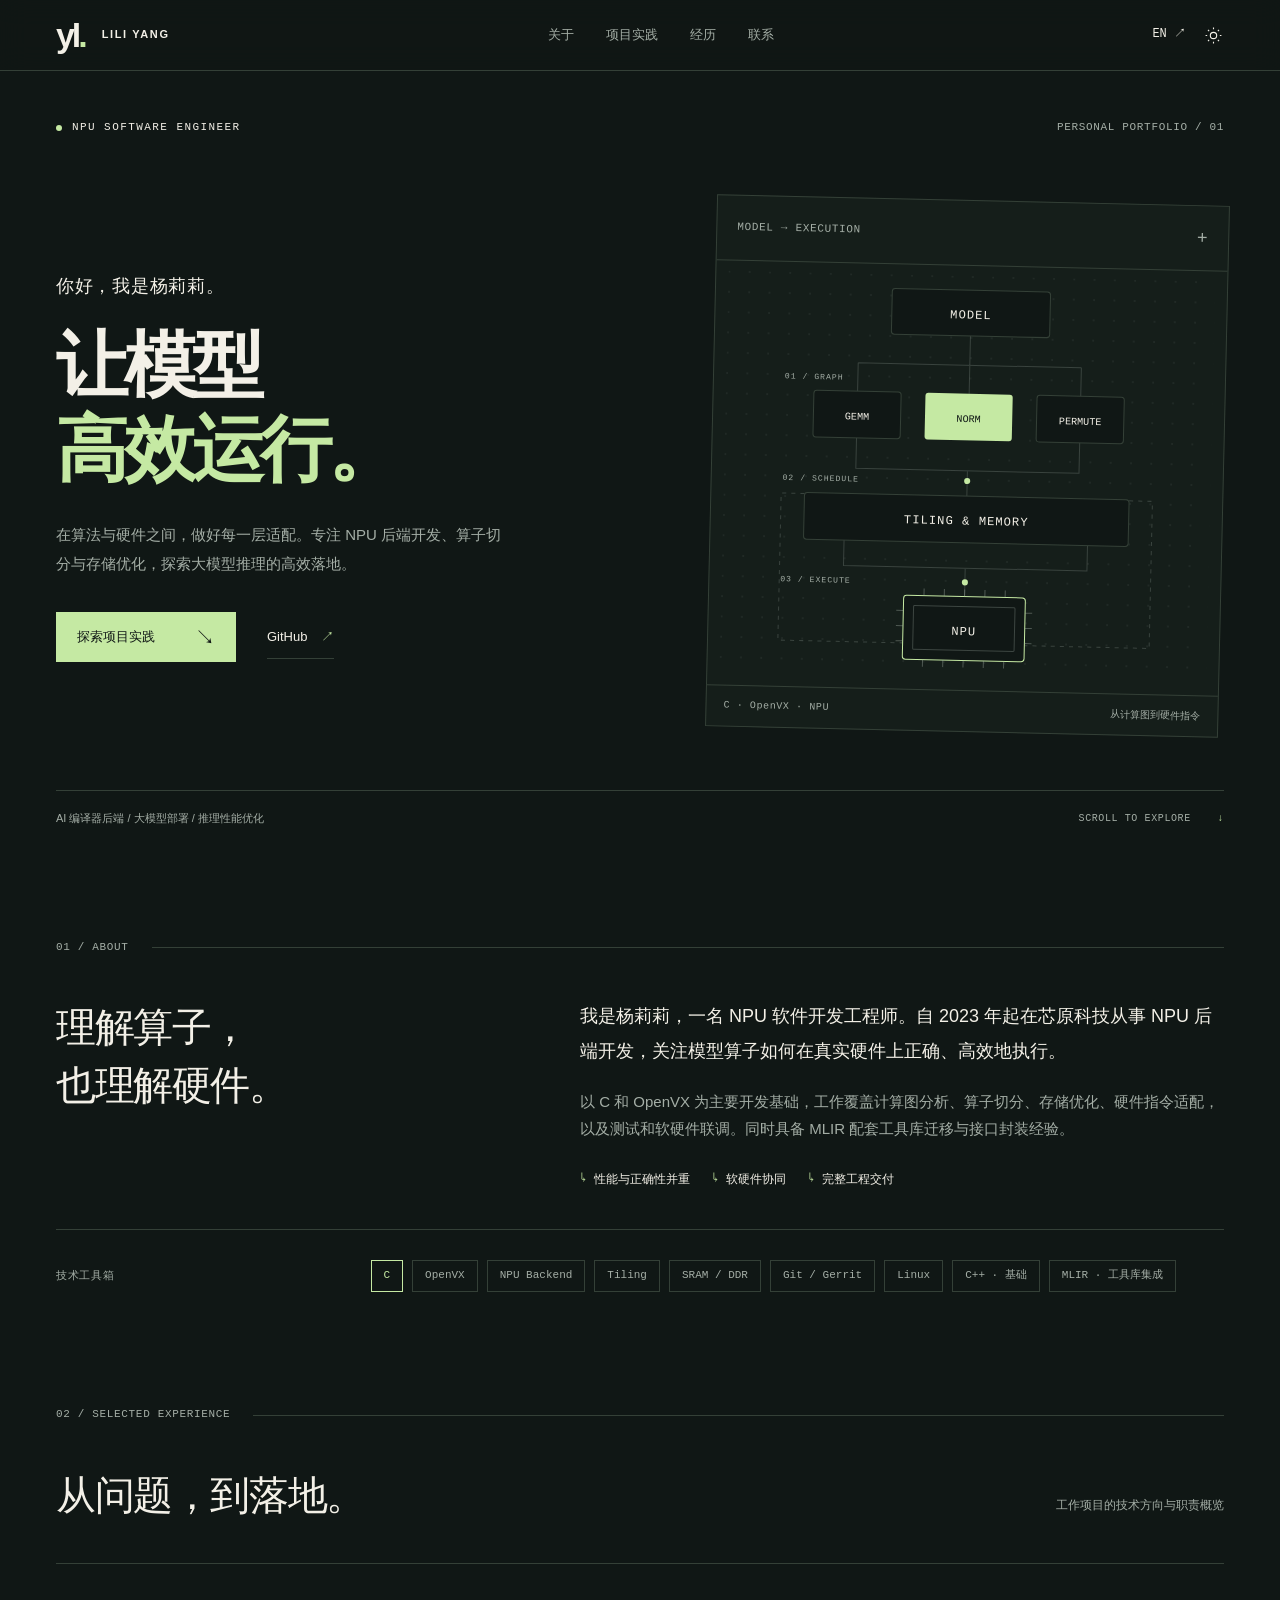
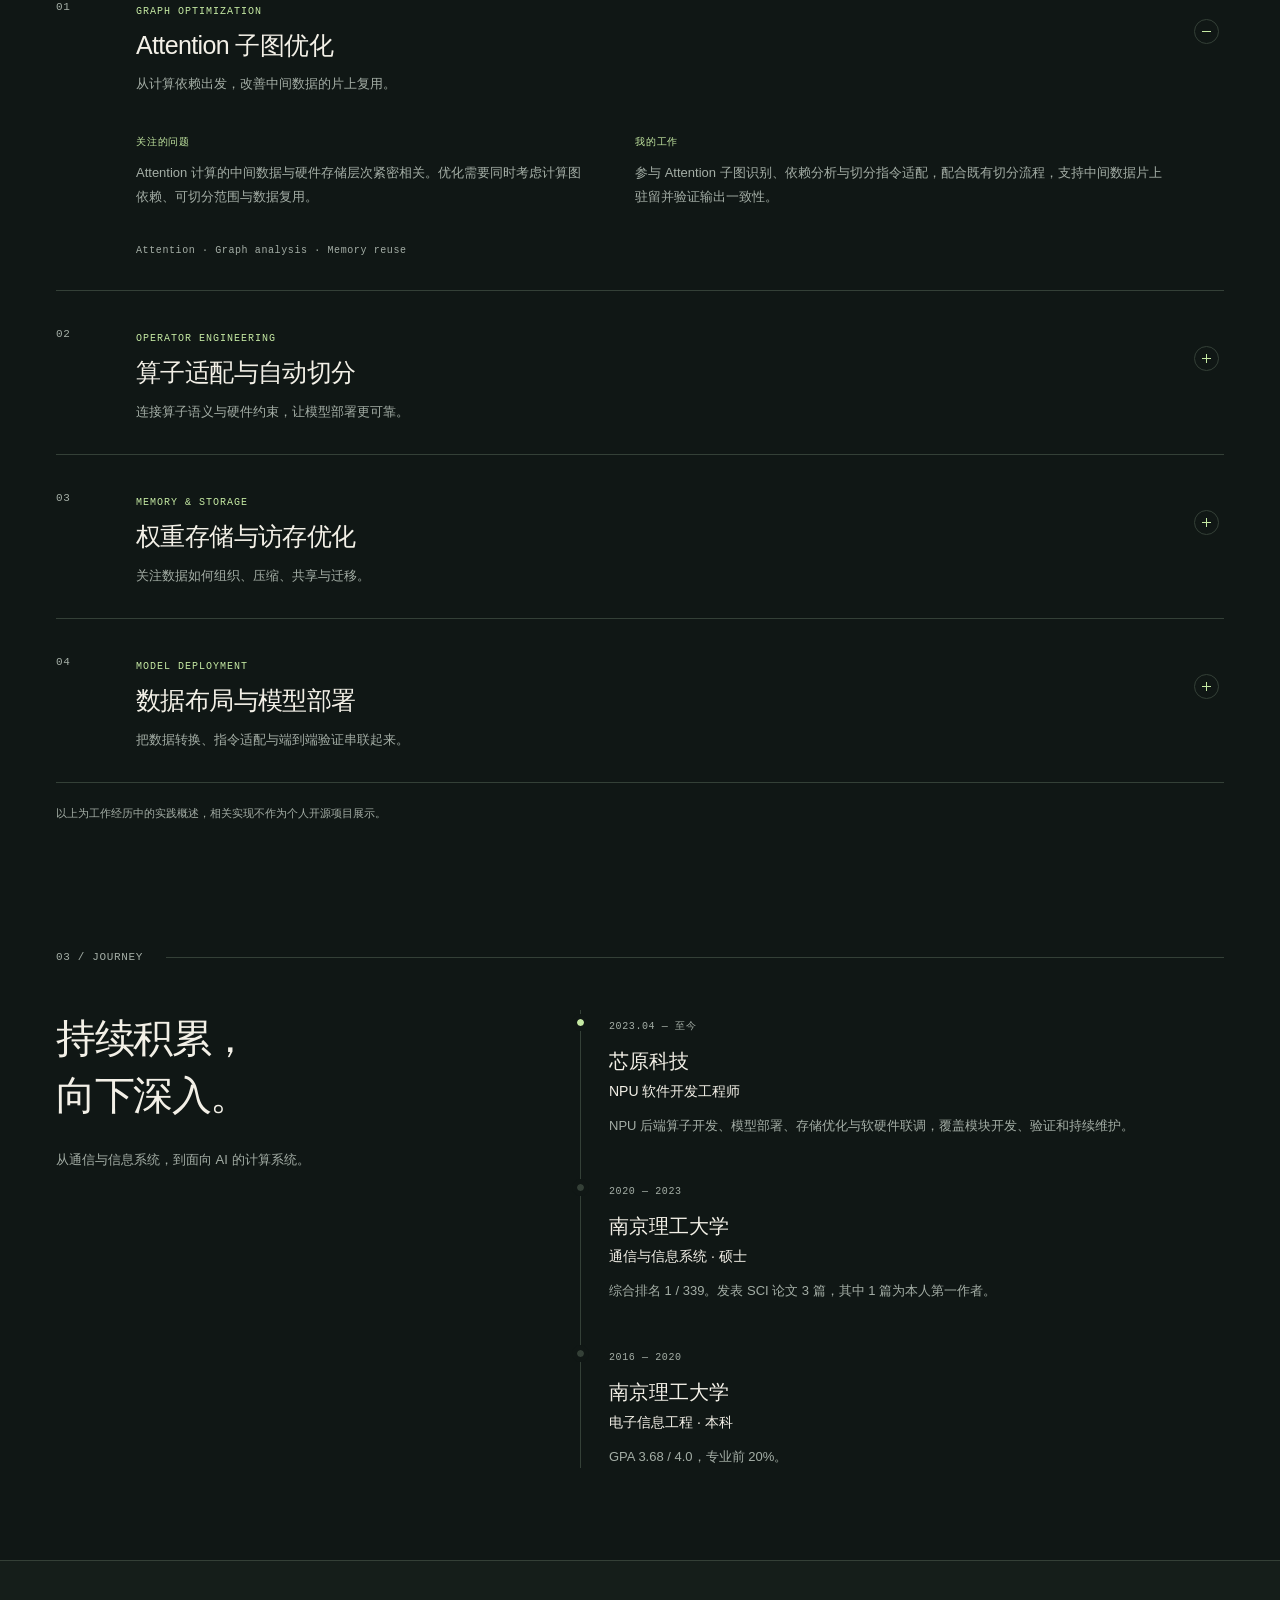
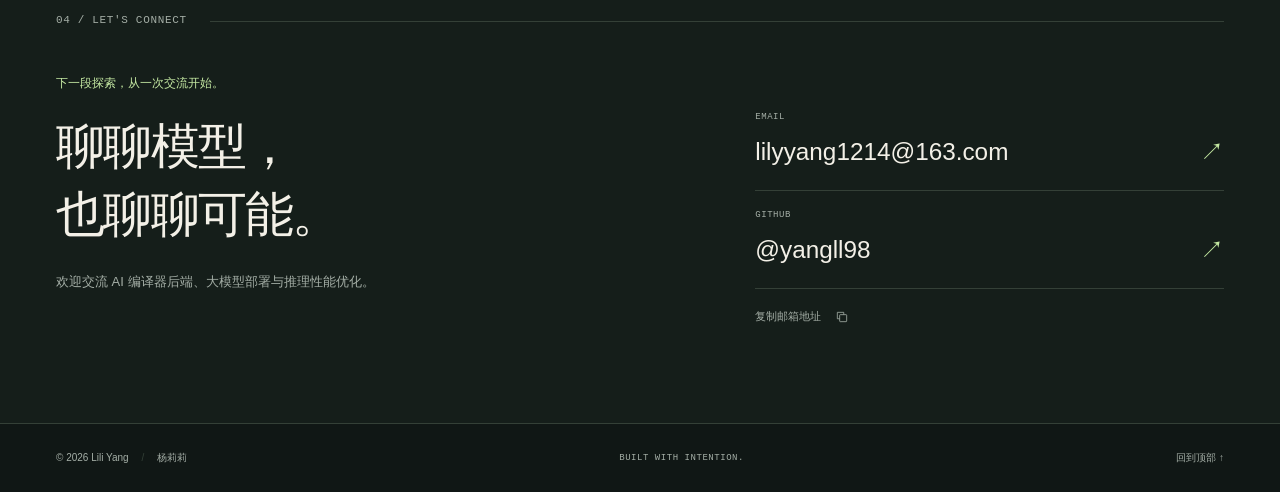
==== index.html @ 895de45e "Build bilingual NPU engineering portfolio" ====
<!doctype html>
<html lang="zh-CN" data-theme="dark">
<head>
  <meta charset="utf-8">
  <meta name="viewport" content="width=device-width, initial-scale=1">
  <meta name="theme-color" content="#101715">
  <title>杨莉莉 · Lili Yang | NPU 软件开发工程师</title>
  <meta name="description" content="杨莉莉的个人主页。专注 NPU 软件开发、AI 编译器后端、算子适配、存储优化与大模型部署。">
  <meta property="og:title" content="杨莉莉 · Lili Yang">
  <meta property="og:description" content="From models to hardware. NPU software engineering & AI compiler backend.">
  <meta property="og:type" content="website">
  <meta property="og:url" content="https://yangll98.github.io/">
  <meta property="og:image" content="https://yangll98.github.io/assets/social.png">
  <link rel="canonical" href="https://yangll98.github.io/">
  <link rel="icon" type="image/svg+xml" href="assets/favicon.svg">
  <link rel="stylesheet" href="style.css">
  <script src="script.js" defer></script>
</head>
<body>
  <a class="skip-link" href="#main" data-zh="跳至正文" data-en="Skip to content">跳至正文</a>
  <header class="site-header">
    <a class="wordmark" href="#" aria-label="杨莉莉 Lili Yang"><span class="monogram" aria-hidden="true">yl<span>.</span></span><span>LILI YANG</span></a>
    <nav aria-label="主导航" data-label-zh="主导航" data-label-en="Main navigation">
      <a href="#about" data-zh="关于" data-en="About">关于</a>
      <a href="#work" data-zh="项目实践" data-en="Work">项目实践</a>
      <a href="#journey" data-zh="经历" data-en="Journey">经历</a>
      <a href="#contact" data-zh="联系" data-en="Contact">联系</a>
    </nav>
    <div class="header-actions">
      <button id="language-toggle" class="utility" type="button" aria-label="Switch to English">EN <span aria-hidden="true">↗</span></button>
      <button id="theme-toggle" class="utility theme-toggle" type="button" aria-label="切换至浅色模式" aria-pressed="false"><svg viewBox="0 0 24 24" aria-hidden="true"><circle cx="12" cy="12" r="4"/><path d="M12 2v2m0 16v2M2 12h2m16 0h2M5 5l1.5 1.5m11 11L19 19M5 19l1.5-1.5m11-11L19 5"/></svg></button>
    </div>
  </header>

  <main id="main">
    <section class="hero wrap" aria-labelledby="hero-title">
      <div class="hero-top"><span class="eyebrow"><i aria-hidden="true"></i> NPU SOFTWARE ENGINEER</span><span class="folio mono">PERSONAL PORTFOLIO / 01</span></div>
      <div class="hero-grid">
        <div class="hero-copy">
          <p class="hello" data-zh="你好，我是杨莉莉。" data-en="Hello, I'm Lili Yang.">你好，我是杨莉莉。</p>
          <h1 id="hero-title"><span data-zh="让模型" data-en="From models">让模型</span><br><span class="accent" data-zh="高效运行。" data-en="to hardware.">高效运行。</span></h1>
          <p class="hero-description" data-zh="在算法与硬件之间，做好每一层适配。专注 NPU 后端开发、算子切分与存储优化，探索大模型推理的高效落地。" data-en="Engineering the path between algorithms and silicon. I work on NPU backend development, operator tiling and memory optimization for efficient model inference.">在算法与硬件之间，做好每一层适配。专注 NPU 后端开发、算子切分与存储优化，探索大模型推理的高效落地。</p>
          <div class="hero-links"><a class="button primary" href="#work"><span data-zh="探索项目实践" data-en="Explore my work">探索项目实践</span><span aria-hidden="true">↘</span></a><a class="text-link" href="https://github.com/yangll98" target="_blank" rel="noopener noreferrer">GitHub <span aria-hidden="true">↗</span></a></div>
        </div>
        <div class="architecture" aria-label="模型到硬件的工作路径示意" data-label-zh="模型到硬件的工作路径示意" data-label-en="Illustration of the path from model to hardware">
          <div class="diagram-heading mono"><span>MODEL → EXECUTION</span><span class="tiny-cross" aria-hidden="true">+</span></div>
          <div class="diagram-canvas" aria-hidden="true">
            <svg class="architecture-svg" viewBox="0 0 480 390" fill="none">
              <defs><pattern id="dots" width="20" height="20" patternUnits="userSpaceOnUse"><circle cx="1" cy="1" r=".7" fill="currentColor" opacity=".19"/></pattern></defs>
              <rect width="480" height="390" fill="url(#dots)"/>
              <g stroke="currentColor" stroke-opacity=".25"><path d="M240 58v30M130 88h220M130 88v28m110-28v28m110-28v28M130 162v30h220v-30m-110 30v25M120 263v25h240v-25m-120 25v28"/><path d="M80 218h-23v145h123m220-145h23v145H300" stroke-dasharray="4 5"/></g>
              <rect class="node-bg" x="162" y="14" width="156" height="45" rx="3"/><text x="240" y="42" class="diagram-label">MODEL</text>
              <rect class="node-bg" x="87" y="116" width="86" height="46" rx="3"/><rect class="node-accent" x="197" y="116" width="86" height="46" rx="3"/><rect class="node-bg" x="307" y="116" width="86" height="46" rx="3"/>
              <text x="130" y="144" class="diagram-label small">GEMM</text><text x="240" y="144" class="diagram-label small on-accent">NORM</text><text x="350" y="144" class="diagram-label small">PERMUTE</text>
              <rect class="node-bg" x="80" y="217" width="320" height="46" rx="3"/><text x="240" y="245" class="diagram-label">TILING &amp; MEMORY</text>
              <rect class="chip" x="180" y="316" width="120" height="63" rx="3"/><rect x="190" y="326" width="100" height="43" rx="1" stroke="currentColor" stroke-opacity=".3"/><text x="240" y="354" class="diagram-label">NPU</text>
              <g stroke="currentColor" stroke-opacity=".4"><path d="M200 309v7m20-7v7m20-7v7m20-7v7m20-7v7M200 379v7m20-7v7m20-7v7m20-7v7m20-7v7M173 331h7m-7 15h7m-7 15h7m120-30h7m-7 15h7m-7 15h7"/></g>
              <circle class="signal" cx="240" cy="202" r="3"/><circle class="signal" cx="240" cy="302" r="3"/>
              <text x="58" y="105" class="side-label">01 / GRAPH</text><text x="58" y="205" class="side-label">02 / SCHEDULE</text><text x="58" y="305" class="side-label">03 / EXECUTE</text>
            </svg>
          </div>
          <div class="diagram-footer"><span class="mono">C · OpenVX · NPU</span><span data-zh="从计算图到硬件指令" data-en="From graphs to instructions">从计算图到硬件指令</span></div>
        </div>
      </div>
      <div class="hero-bottom"><span data-zh="AI 编译器后端 / 大模型部署 / 推理性能优化" data-en="AI compiler backend / Model deployment / Inference optimization">AI 编译器后端 / 大模型部署 / 推理性能优化</span><a href="#about" class="mono">SCROLL TO EXPLORE <span aria-hidden="true">↓</span></a></div>
    </section>

    <section id="about" class="about section wrap" aria-labelledby="about-title">
      <div class="section-label"><span class="mono">01 / ABOUT</span><span class="fine-line"></span></div>
      <div class="about-layout">
        <h2 id="about-title" data-zh="理解算子，\n也理解硬件。" data-en="Understand the operator.\nRespect the hardware.">理解算子，<br>也理解硬件。</h2>
        <div class="about-content"><p class="lead" data-zh="我是杨莉莉，一名 NPU 软件开发工程师。自 2023 年起在芯原科技从事 NPU 后端开发，关注模型算子如何在真实硬件上正确、高效地执行。" data-en="I'm Lili Yang, an NPU software engineer at VeriSilicon since 2023. My work focuses on making model operators execute correctly and efficiently on real hardware.">我是杨莉莉，一名 NPU 软件开发工程师。自 2023 年起在芯原科技从事 NPU 后端开发，关注模型算子如何在真实硬件上正确、高效地执行。</p>
        <p data-zh="以 C 和 OpenVX 为主要开发基础，工作覆盖计算图分析、算子切分、存储优化、硬件指令适配，以及测试和软硬件联调。同时具备 MLIR 配套工具库迁移与接口封装经验。" data-en="I primarily develop in C with OpenVX. My experience spans graph analysis, operator tiling, memory optimization, instruction adaptation, testing and hardware–software integration, as well as migrating a supporting compression library into an MLIR-based project.">以 C 和 OpenVX 为主要开发基础，工作覆盖计算图分析、算子切分、存储优化、硬件指令适配，以及测试和软硬件联调。同时具备 MLIR 配套工具库迁移与接口封装经验。</p>
        <div class="principles"><span><i aria-hidden="true">↳</i><span data-zh="性能与正确性并重" data-en="Performance with correctness">性能与正确性并重</span></span><span><i aria-hidden="true">↳</i><span data-zh="软硬件协同" data-en="Hardware–software co-design">软硬件协同</span></span><span><i aria-hidden="true">↳</i><span data-zh="完整工程交付" data-en="End-to-end delivery">完整工程交付</span></span></div></div>
      </div>
      <div class="expertise"><div class="expertise-title mono" data-zh="技术工具箱" data-en="TOOLBOX">技术工具箱</div><div class="expertise-group"><span class="tag prominent">C</span><span class="tag">OpenVX</span><span class="tag">NPU Backend</span><span class="tag">Tiling</span><span class="tag">SRAM / DDR</span><span class="tag">Git / Gerrit</span><span class="tag">Linux</span><span class="tag" data-zh="C++ · 基础" data-en="C++ · Fundamentals">C++ · 基础</span><span class="tag" data-zh="MLIR · 工具库集成" data-en="MLIR · Library integration">MLIR · 工具库集成</span></div></div>
    </section>

    <section id="work" class="work section wrap" aria-labelledby="work-title">
      <div class="section-label"><span class="mono">02 / SELECTED EXPERIENCE</span><span class="fine-line"></span></div>
      <div class="section-heading"><h2 id="work-title" data-zh="从问题，到落地。" data-en="From problem to practice.">从问题，到落地。</h2><p data-zh="工作项目的技术方向与职责概览" data-en="Technical focus and responsibilities in professional projects">工作项目的技术方向与职责概览</p></div>
      <div class="project-list">
        <details class="project" open><summary><span class="project-number mono">01</span><div class="project-heading"><span class="project-category mono">GRAPH OPTIMIZATION</span><h3 data-zh="Attention 子图优化" data-en="Attention subgraph optimization">Attention 子图优化</h3><p data-zh="从计算依赖出发，改善中间数据的片上复用。" data-en="Improving on-chip reuse through computation dependency analysis.">从计算依赖出发，改善中间数据的片上复用。</p></div><span class="expand-icon" aria-hidden="true"></span></summary><div class="project-detail"><div><span class="detail-label" data-zh="关注的问题" data-en="THE CHALLENGE">关注的问题</span><p data-zh="Attention 计算的中间数据与硬件存储层次紧密相关。优化需要同时考虑计算图依赖、可切分范围与数据复用。" data-en="Attention intermediates interact closely with the memory hierarchy. Optimization calls for a joint view of graph dependencies, tiling scope and data reuse.">Attention 计算的中间数据与硬件存储层次紧密相关。优化需要同时考虑计算图依赖、可切分范围与数据复用。</p></div><div><span class="detail-label" data-zh="我的工作" data-en="MY CONTRIBUTION">我的工作</span><p data-zh="参与 Attention 子图识别、依赖分析与切分指令适配，配合既有切分流程，支持中间数据片上驻留并验证输出一致性。" data-en="Worked on Attention subgraph recognition, dependency analysis and tiling instruction adaptation, supporting on-chip intermediates within the existing tiling workflow and validating output consistency.">参与 Attention 子图识别、依赖分析与切分指令适配，配合既有切分流程，支持中间数据片上驻留并验证输出一致性。</p></div><div class="project-tags mono">Attention · Graph analysis · Memory reuse</div></div></details>
        <details class="project"><summary><span class="project-number mono">02</span><div class="project-heading"><span class="project-category mono">OPERATOR ENGINEERING</span><h3 data-zh="算子适配与自动切分" data-en="Operator adaptation & tiling">算子适配与自动切分</h3><p data-zh="连接算子语义与硬件约束，让模型部署更可靠。" data-en="Connecting operator semantics with hardware constraints for reliable deployment.">连接算子语义与硬件约束，让模型部署更可靠。</p></div><span class="expand-icon" aria-hidden="true"></span></summary><div class="project-detail"><div><span class="detail-label" data-zh="关注的问题" data-en="THE CHALLENGE">关注的问题</span><p data-zh="模型中的归一化、激活与图像处理算子，需要在硬件尺寸及存储约束下保持计算语义。" data-en="Normalization and image-processing operators must preserve their semantics under hardware dimension and memory constraints.">模型中的归一化、激活与图像处理算子，需要在硬件尺寸及存储约束下保持计算语义。</p></div><div><span class="detail-label" data-zh="我的工作" data-en="MY CONTRIBUTION">我的工作</span><p data-zh="独立承担固定功能模块的软件开发、测试与硬件联调，完成多类算子在既有切分与 tiling 流程中的适配，覆盖 RMSNorm、LayerNorm、Softmax、Pooling 和 Resize。" data-en="Independently developed, tested and integrated software for a fixed-function module, adapting RMSNorm, LayerNorm, Softmax, Pooling and Resize to the existing tiling workflow.">独立承担固定功能模块的软件开发、测试与硬件联调，完成多类算子在既有切分与 tiling 流程中的适配，覆盖 RMSNorm、LayerNorm、Softmax、Pooling 和 Resize。</p></div><div class="project-tags mono">OpenVX · Operator semantics · Tiling · Validation</div></div></details>
        <details class="project"><summary><span class="project-number mono">03</span><div class="project-heading"><span class="project-category mono">MEMORY & STORAGE</span><h3 data-zh="权重存储与访存优化" data-en="Weight storage & memory optimization">权重存储与访存优化</h3><p data-zh="关注数据如何组织、压缩、共享与迁移。" data-en="Engineering how data is organized, compressed, shared and migrated.">关注数据如何组织、压缩、共享与迁移。</p></div><span class="expand-icon" aria-hidden="true"></span></summary><div class="project-detail"><div><span class="detail-label" data-zh="关注的问题" data-en="THE CHALLENGE">关注的问题</span><p data-zh="权重、偏置及量化参数的组织方式影响存储占用与数据传输，也需要与硬件数据格式保持一致。" data-en="The organization of weights, biases and quantization parameters affects storage and data movement, while requiring consistency with hardware formats.">权重、偏置及量化参数的组织方式影响存储占用与数据传输，也需要与硬件数据格式保持一致。</p></div><div><span class="detail-label" data-zh="我的工作" data-en="MY CONTRIBUTION">我的工作</span><p data-zh="负责权重与偏置的数据重排、压缩、稀疏编码及共享适配；将压缩工具库迁移至 MLIR 项目并封装接口，验证迁移前后输出一致性。" data-en="Worked on weight and bias reordering, compression, sparse encoding and sharing. Migrated the compression library into an MLIR-based project, wrapped its interfaces and verified consistent outputs across paths.">负责权重与偏置的数据重排、压缩、稀疏编码及共享适配；将压缩工具库迁移至 MLIR 项目并封装接口，验证迁移前后输出一致性。</p></div><div class="project-tags mono">Compression · Quantization · Data layout · Library integration</div></div></details>
        <details class="project"><summary><span class="project-number mono">04</span><div class="project-heading"><span class="project-category mono">MODEL DEPLOYMENT</span><h3 data-zh="数据布局与模型部署" data-en="Data layout & model deployment">数据布局与模型部署</h3><p data-zh="把数据转换、指令适配与端到端验证串联起来。" data-en="Bringing data transformations, instruction adaptation and validation together.">把数据转换、指令适配与端到端验证串联起来。</p></div><span class="expand-icon" aria-hidden="true"></span></summary><div class="project-detail"><div><span class="detail-label" data-zh="关注的问题" data-en="THE CHALLENGE">关注的问题</span><p data-zh="实际模型部署既包含计算密集型算子，也依赖数据布局转换、切片及相应的硬件适配。" data-en="Real model deployment depends on data layout transformations and slicing as well as compute-heavy operators and their hardware adaptation.">实际模型部署既包含计算密集型算子，也依赖数据布局转换、切片及相应的硬件适配。</p></div><div><span class="detail-label" data-zh="我的工作" data-en="MY CONTRIBUTION">我的工作</span><p data-zh="负责数据交换算子的切分方向分析和硬件指令生成，参与 KV Cache 布局转换算子适配，以及大模型与图像生成模型的 NPU 部署支持。" data-en="Worked on tiling direction analysis and hardware instruction generation for data-exchange operators, KV Cache layout transformation support, and NPU deployment support for language and image-generation models.">负责数据交换算子的切分方向分析和硬件指令生成，参与 KV Cache 布局转换算子适配，以及大模型与图像生成模型的 NPU 部署支持。</p></div><div class="project-tags mono">KV Cache · Permute · Strided Slice · Deployment</div></div></details>
      </div>
      <p class="work-note" data-zh="以上为工作经历中的实践概述，相关实现不作为个人开源项目展示。" data-en="These summaries describe professional experience; the implementations are not presented as personal open-source projects.">以上为工作经历中的实践概述，相关实现不作为个人开源项目展示。</p>
    </section>

    <section id="journey" class="journey section wrap" aria-labelledby="journey-title">
      <div class="section-label"><span class="mono">03 / JOURNEY</span><span class="fine-line"></span></div>
      <div class="journey-grid"><div><h2 id="journey-title" data-zh="持续积累，\n向下深入。" data-en="Keep learning.\nGo deeper.">持续积累，<br>向下深入。</h2><p class="journey-intro" data-zh="从通信与信息系统，到面向 AI 的计算系统。" data-en="From communication systems to computing systems for AI.">从通信与信息系统，到面向 AI 的计算系统。</p></div>
      <div class="timeline"><article class="timeline-item current"><span class="timeline-date mono" data-zh="2023.04 — 至今" data-en="APR 2023 — PRESENT">2023.04 — 至今</span><h3 data-zh="芯原科技" data-en="VeriSilicon">芯原科技</h3><p class="timeline-role" data-zh="NPU 软件开发工程师" data-en="NPU Software Engineer">NPU 软件开发工程师</p><p data-zh="NPU 后端算子开发、模型部署、存储优化与软硬件联调，覆盖模块开发、验证和持续维护。" data-en="NPU backend operator development, model deployment, memory optimization and hardware–software integration, from module development to validation and maintenance.">NPU 后端算子开发、模型部署、存储优化与软硬件联调，覆盖模块开发、验证和持续维护。</p></article>
      <article class="timeline-item"><span class="timeline-date mono">2020 — 2023</span><h3 data-zh="南京理工大学" data-en="Nanjing University of Science and Technology">南京理工大学</h3><p class="timeline-role" data-zh="通信与信息系统 · 硕士" data-en="Master’s · Communication and Information Systems">通信与信息系统 · 硕士</p><p data-zh="综合排名 1 / 339。发表 SCI 论文 3 篇，其中 1 篇为本人第一作者。" data-en="Ranked 1 of 339. Three SCI publications, including one as first author.">综合排名 1 / 339。发表 SCI 论文 3 篇，其中 1 篇为本人第一作者。</p></article>
      <article class="timeline-item"><span class="timeline-date mono">2016 — 2020</span><h3 data-zh="南京理工大学" data-en="Nanjing University of Science and Technology">南京理工大学</h3><p class="timeline-role" data-zh="电子信息工程 · 本科" data-en="Bachelor’s · Electronic Information Engineering">电子信息工程 · 本科</p><p data-zh="GPA 3.68 / 4.0，专业前 20%。" data-en="GPA 3.68 / 4.0; top 20%.">GPA 3.68 / 4.0，专业前 20%。</p></article></div></div>
    </section>

    <section id="contact" class="contact section" aria-labelledby="contact-title"><div class="wrap"><div class="section-label"><span class="mono">04 / LET'S CONNECT</span><span class="fine-line"></span></div><div class="contact-grid"><div><p class="contact-kicker" data-zh="下一段探索，从一次交流开始。" data-en="The next exploration starts with a conversation.">下一段探索，从一次交流开始。</p><h2 id="contact-title" data-zh="聊聊模型，\n也聊聊可能。" data-en="Let's talk models.\nAnd possibilities.">聊聊模型，<br>也聊聊可能。</h2><p data-zh="欢迎交流 AI 编译器后端、大模型部署与推理性能优化。" data-en="Happy to connect about AI compiler backends, model deployment and inference optimization.">欢迎交流 AI 编译器后端、大模型部署与推理性能优化。</p></div><div class="contact-links"><a class="email-link" href="mailto:lilyyang1214@163.com"><span class="mono">EMAIL</span><span>lilyyang1214@163.com <i aria-hidden="true">↗</i></span></a><a href="https://github.com/yangll98" target="_blank" rel="noopener noreferrer"><span class="mono">GITHUB</span><span>@yangll98 <i aria-hidden="true">↗</i></span></a><button id="copy-email" type="button"><span data-zh="复制邮箱地址" data-en="Copy email address">复制邮箱地址</span><svg viewBox="0 0 24 24" aria-hidden="true"><rect x="8" y="8" width="12" height="12" rx="1"/><path d="M15 8V4H4v11h4"/></svg></button><span id="copy-status" class="copy-status" role="status" aria-live="polite"></span></div></div></div></section>
  </main>
  <footer class="site-footer wrap"><span>© <span id="year">2026</span> Lili Yang <span class="footer-slash">/</span> 杨莉莉</span><span class="mono">BUILT WITH INTENTION.</span><a href="#" data-zh="回到顶部 ↑" data-en="Back to top ↑">回到顶部 ↑</a></footer>
</body>
</html>
---- style.css ----
@charset "UTF-8";
:root{color-scheme:dark;--bg:#101715;--panel:#151e1a;--text:#f3f0e7;--muted:#a4aea6;--accent:#c5e9a3;--line:#344037;--header:rgba(16,23,21,.94);--sans:-apple-system,BlinkMacSystemFont,"Segoe UI","PingFang SC","Hiragino Sans GB","Microsoft YaHei",sans-serif;--mono:"SFMono-Regular",Consolas,"Liberation Mono",monospace}
:root[data-theme=light]{color-scheme:light;--bg:#f3f0e7;--panel:#eae9df;--text:#1b2920;--muted:#59665b;--accent:#3e642e;--line:#c5cbbd;--header:rgba(243,240,231,.96)}
*{box-sizing:border-box}html{scroll-behavior:smooth;scroll-padding-top:100px}body{margin:0;background:var(--bg);color:var(--text);font-family:var(--sans);font-size:15px;line-height:1.8;-webkit-font-smoothing:antialiased}a{color:inherit;text-decoration:none}button{font:inherit;color:inherit;cursor:pointer}button,a,summary{-webkit-tap-highlight-color:transparent}button{background:none}button:focus-visible,a:focus-visible,summary:focus-visible{outline:2px solid var(--accent);outline-offset:6px}::selection{color:var(--bg);background:var(--accent)}svg{display:block}.wrap{max-width:1280px;width:calc(100% - 112px);margin-inline:auto}.mono{font-family:var(--mono);font-size:11px;letter-spacing:.06em}.accent{color:var(--accent)}.site-header{position:sticky;top:0;z-index:10;display:flex;align-items:center;justify-content:space-between;padding:18px 56px;border-bottom:1px solid var(--line);background:var(--header);backdrop-filter:blur(14px)}.wordmark{display:flex;gap:17px;align-items:center;font-size:11px;letter-spacing:.15em;font-weight:600}.monogram{font-size:34px;font-weight:700;letter-spacing:-.09em;line-height:1}.monogram span{color:var(--accent)}nav{display:flex;gap:32px;font-size:13px;color:var(--muted)}nav a:hover,.text-link:hover{color:var(--accent)}.header-actions{display:flex;align-items:center;gap:18px}.utility{padding:5px 0;border:0;font-family:var(--mono);font-size:12px}.utility span{margin-left:5px;color:var(--muted)}.theme-toggle{width:20px}.utility svg{width:19px;height:19px;fill:none;stroke:currentColor;stroke-width:1.4}.skip-link{position:fixed;left:20px;top:-100px;padding:8px 15px;background:var(--accent);color:var(--bg);z-index:30}.skip-link:focus{top:10px}.hero{padding-top:47px}.hero-top{display:flex;justify-content:space-between;align-items:center}.eyebrow{display:flex;align-items:center;gap:10px;letter-spacing:.13em;font-family:var(--mono);font-size:11px}.eyebrow i{width:6px;height:6px;background:var(--accent);border-radius:50%}.folio{color:var(--muted)}.hero-grid{display:grid;grid-template-columns:1.15fr 1fr;gap:65px;align-items:center;padding:62px 0 58px}.hello{margin:0 0 22px;font-size:18px;letter-spacing:.04em}h1{font-size:clamp(52px,5.6vw,82px);line-height:1.17;font-weight:600;letter-spacing:-.055em;margin:0 0 28px}html[lang=en] h1{font-size:clamp(48px,5.3vw,77px)}.hero-description{max-width:450px;margin:0;color:var(--muted);font-size:15px;line-height:1.95}.hero-links{display:flex;align-items:center;gap:31px;margin-top:34px}.button{display:inline-flex;gap:40px;align-items:center;font-size:13px;font-weight:500;padding:12px 20px}.primary{background:var(--accent);color:var(--bg);border:1px solid var(--accent);transition:transform .2s}.primary:hover{transform:translateY(-3px)}.button span:last-child{font-size:20px;line-height:1}.text-link{font-size:13px;border-bottom:1px solid var(--line);padding:10px 0}.text-link span{margin-left:10px;color:var(--accent)}.architecture{border:1px solid var(--line);background:var(--panel);position:relative;transform:rotate(1.3deg)}.diagram-heading{display:flex;justify-content:space-between;align-items:center;padding:16px 20px;border-bottom:1px solid var(--line);color:var(--muted)}.tiny-cross{font-size:18px}.diagram-canvas{padding:10px 12px 18px}.architecture-svg{width:100%;color:var(--muted)}.node-bg{fill:var(--bg);stroke:var(--line)}.node-accent{fill:var(--accent)}.chip{fill:var(--bg);stroke:var(--accent)}.diagram-label{font-family:var(--mono);fill:var(--text);font-size:12px;letter-spacing:1px;text-anchor:middle}.diagram-label.small{font-size:10px;letter-spacing:0}.diagram-label.on-accent{fill:var(--bg)}.side-label{font-family:var(--mono);fill:var(--muted);font-size:8px;letter-spacing:1px}.signal{fill:var(--accent)}.diagram-footer{border-top:1px solid var(--line);padding:11px 17px;display:flex;justify-content:space-between;gap:10px;font-size:10px;color:var(--muted)}.diagram-footer .mono{font-size:10px}.hero-bottom{display:flex;align-items:center;justify-content:space-between;border-top:1px solid var(--line);padding:18px 0;color:var(--muted);font-size:11px}.hero-bottom a{font-size:10px}.hero-bottom a span{margin-left:20px;color:var(--accent)}.section{padding-top:91px;padding-bottom:22px}.section-label{display:flex;align-items:center;gap:23px;color:var(--muted);margin-bottom:42px}.section-label .mono{white-space:nowrap}.fine-line{height:1px;background:var(--line);width:100%}h2{font-size:clamp(29px,3.1vw,44px);letter-spacing:-.035em;line-height:1.45;font-weight:500;margin:0;white-space:pre-line}h3{font-weight:500}.about-layout{display:grid;grid-template-columns:.9fr 1.4fr;gap:110px}.about-content p{color:var(--muted);margin:0 0 20px}.about-content .lead{color:var(--text);font-size:18px;line-height:1.9}.principles{display:flex;flex-wrap:wrap;gap:22px;font-size:12px;margin-top:27px}.principles>span{display:flex;gap:8px}.principles i{font-style:normal;color:var(--accent)}.expertise{display:grid;grid-template-columns:1fr 3fr;gap:30px;padding-top:30px;margin-top:39px;border-top:1px solid var(--line)}.expertise-title{color:var(--muted);padding-top:7px}.expertise-group{display:flex;flex-wrap:wrap;gap:9px}.tag{border:1px solid var(--line);color:var(--muted);font-family:var(--mono);font-size:11px;padding:5px 12px}.tag.prominent{color:var(--accent);border-color:var(--accent)}.section-heading{display:flex;justify-content:space-between;gap:30px;align-items:end;margin-bottom:38px}.section-heading p{margin:0 0 8px;color:var(--muted);font-size:12px}.project{border-top:1px solid var(--line)}.project:last-child{border-bottom:1px solid var(--line)}summary{list-style:none;display:grid;grid-template-columns:60px 1fr 30px;gap:20px;align-items:start;padding:31px 0;cursor:pointer}summary::-webkit-details-marker{display:none}.project-number{padding-top:3px;color:var(--muted)}.project-category{font-size:10px;color:var(--accent);letter-spacing:.1em}.project-heading h3{font-size:25px;line-height:1.5;margin:5px 0 8px;letter-spacing:-.025em}.project-heading p{font-size:13px;color:var(--muted);margin:0}.expand-icon{width:25px;height:25px;position:relative;margin-top:24px;border:1px solid var(--line);border-radius:50%}.expand-icon:before,.expand-icon:after{content:"";background:var(--accent);position:absolute;left:7px;top:11px;width:9px;height:1px}.expand-icon:after{transform:rotate(90deg);transition:transform .15s}.project[open] .expand-icon:after{transform:rotate(0)}summary:hover .project-heading h3{color:var(--accent)}.project-detail{margin:0 50px 30px 80px;display:grid;grid-template-columns:1fr 1.2fr;column-gap:50px;row-gap:17px}.detail-label{font-size:10px;font-family:var(--mono);letter-spacing:.08em;color:var(--accent)}.project-detail p{margin:8px 0;color:var(--muted);font-size:13px}.project-tags{grid-column:1/-1;color:var(--muted);font-size:10px;padding-top:9px}.work-note{font-size:11px;color:var(--muted);margin-top:21px}.journey{padding-bottom:92px}.journey-grid{display:grid;grid-template-columns:.9fr 1.4fr;gap:110px}.journey-intro{color:var(--muted);font-size:13px;margin-top:23px;max-width:260px}.timeline{padding-left:28px;border-left:1px solid var(--line)}.timeline-item{position:relative;padding-bottom:38px}.timeline-item:last-child{padding-bottom:0}.timeline-item:before{content:"";position:absolute;width:7px;height:7px;background:var(--line);border-radius:50%;left:-32px;top:9px;outline:5px solid var(--bg)}.timeline-item.current:before{background:var(--accent)}.timeline-date{color:var(--muted);font-size:10px}.timeline h3{font-size:20px;line-height:1.6;margin:8px 0 2px}.timeline p{font-size:13px;color:var(--muted);margin:10px 0 0}.timeline .timeline-role{color:var(--text);font-size:14px;margin-top:0}.contact{background:var(--panel);border-top:1px solid var(--line);border-bottom:1px solid var(--line);padding-bottom:74px;padding-top:50px}.contact-grid{display:grid;grid-template-columns:1.3fr 1fr;gap:90px}.contact-kicker{font-size:12px;color:var(--accent);margin:0 0 17px}.contact h2{font-size:clamp(32px,3.8vw,53px);line-height:1.4}.contact h2+p{color:var(--muted);font-size:13px;margin:22px 0 0;max-width:400px}.contact-links{padding-top:20px}.contact-links>a{display:flex;flex-direction:column;border-bottom:1px solid var(--line);padding:16px 0}.contact-links .mono{font-size:9px;color:var(--muted);margin-bottom:5px}.contact-links>a>span:last-child{font-size:clamp(17px,1.9vw,25px);display:flex;justify-content:space-between;gap:20px}.contact-links a i{color:var(--accent);font-style:normal}.contact-links a:hover{color:var(--accent)}#copy-email{display:flex;align-items:center;gap:14px;border:0;padding:18px 0 0;font-size:11px;color:var(--muted)}#copy-email:hover{color:var(--text)}#copy-email svg{width:14px;height:14px;fill:none;stroke:currentColor;stroke-width:1.4}.copy-status{display:block;font-size:11px;min-height:22px;color:var(--accent);padding-top:6px}.site-footer{display:flex;justify-content:space-between;align-items:center;gap:20px;padding-block:25px;font-size:10px;color:var(--muted)}.site-footer .mono{font-size:9px}.footer-slash{margin:0 10px;color:var(--line)}
@media(min-width:1500px){.site-header{padding-inline:calc((100% - 1280px)/2)}.hero-grid{padding-block:80px}.hero-description{font-size:16px}}
@media(max-width:1050px){.wrap{width:calc(100% - 64px)}.site-header{padding-inline:32px}.hero-grid{gap:34px;padding-block:50px}.hero-description{font-size:14px}.architecture{transform:none}.diagram-footer{flex-direction:column;gap:0}.about-layout,.journey-grid{gap:60px}.project-detail{gap:25px}.contact-grid{gap:50px}.section-heading p{max-width:200px}.expertise{grid-template-columns:.8fr 2fr}}
@media(max-width:760px){.wrap{width:calc(100% - 40px)}.site-header{padding:14px 20px}.wordmark{gap:12px;font-size:10px}.monogram{font-size:29px}.header-actions{gap:17px}nav{display:none}.hero{padding-top:31px}.folio{font-size:8px}.eyebrow{font-size:9px;letter-spacing:.06em}.hero-grid{grid-template-columns:1fr;gap:45px;padding-block:42px}.hello{font-size:16px;margin-bottom:20px}h1,html[lang=en] h1{font-size:clamp(46px,10.9vw,72px);line-height:1.2;margin-bottom:24px}.hero-description{max-width:480px;font-size:14px}.hero-links{margin-top:28px}.architecture{max-width:480px;width:100%;justify-self:center}.diagram-canvas{padding:10px 15px 15px}.diagram-footer{flex-direction:row}.hero-bottom{gap:15px;align-items:start;font-size:9px}.hero-bottom>span{max-width:235px}.hero-bottom a{font-size:0}.hero-bottom a span{font-size:18px}.section{padding-top:66px}.section-label{margin-bottom:30px}.section-label .mono{font-size:9px}.about-layout,.journey-grid{grid-template-columns:1fr;gap:27px}h2{font-size:32px}.about-content .lead{font-size:16px}.about-content p{font-size:14px}.principles{gap:12px 19px;font-size:11px}.expertise{grid-template-columns:1fr;gap:16px;margin-top:27px;padding-top:24px}.tag{padding:4px 10px;font-size:10px}.section-heading{flex-direction:column;align-items:start;gap:8px;margin-bottom:25px}.section-heading p{max-width:none;font-size:11px}summary{grid-template-columns:25px 1fr 24px;gap:12px;padding-block:25px}.project-heading h3{font-size:21px}.project-heading p{font-size:12px}.project-category{font-size:8px}.project-detail{grid-template-columns:1fr;gap:13px;margin:0 0 26px 37px}.project-detail p{font-size:12px}.project-tags{font-size:9px;overflow-wrap:anywhere}.project-number{font-size:9px}.expand-icon{width:23px;height:23px}.expand-icon:before,.expand-icon:after{left:6px;top:10px}.work-note{font-size:10px}.journey{padding-bottom:65px}.journey-intro{max-width:none;margin:15px 0 10px}.timeline{margin-left:4px}.timeline h3{font-size:18px}.contact{padding-top:40px;padding-bottom:40px}.contact-grid{grid-template-columns:1fr;gap:25px}.contact h2{font-size:38px}.contact-links{padding-top:0}.contact-links>a>span:last-child{font-size:22px}.site-footer{flex-wrap:wrap;padding-block:20px;gap:10px}.site-footer>.mono{display:none}.site-footer{font-size:9px}html[lang=en] .contact h2{font-size:34px}}
@media(prefers-reduced-motion:reduce){html{scroll-behavior:auto}*,*:before,*:after{transition:none!important;animation:none!important}}
@media print{.site-header,.hero-links,.hero-bottom,.architecture,#copy-email,.copy-status,.site-footer>a{display:none}:root{--bg:#fff;--text:#18251c;--muted:#49584e;--line:#ccd2cc;--accent:#385c26;--panel:#f8f8f4}.wrap{width:100%;max-width:none}.hero{padding-top:0}.hero-grid{display:block;padding:20px 0}h1{font-size:44px}h2{font-size:27px}.section{padding-top:30px}.section-label{margin-bottom:20px}.about-layout,.journey-grid{gap:35px}.project{break-inside:avoid}.project-detail{display:block}.project:not([open]) .project-detail{display:none}.contact{padding:25px 0}.contact-grid{gap:25px}.contact h2{font-size:28px}a[href^="mailto"]{text-decoration:none}body{font-size:11px}}
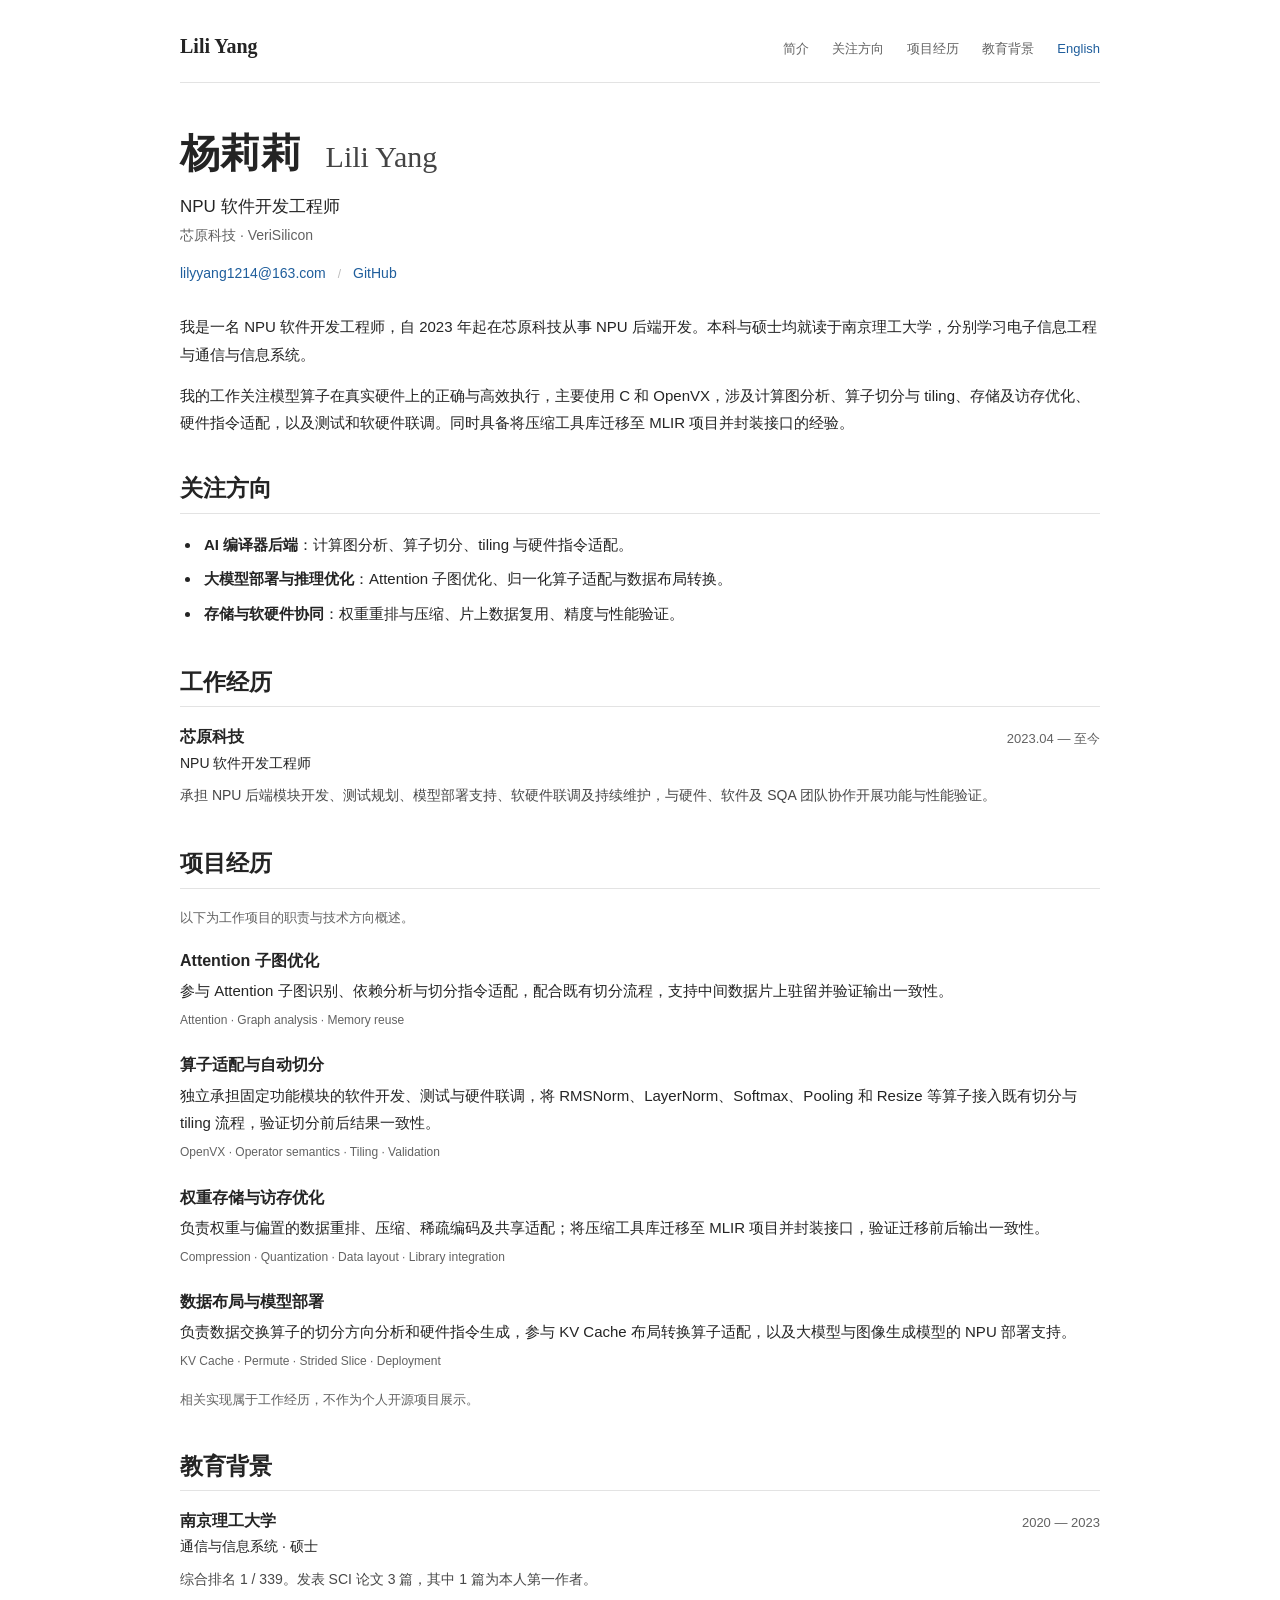
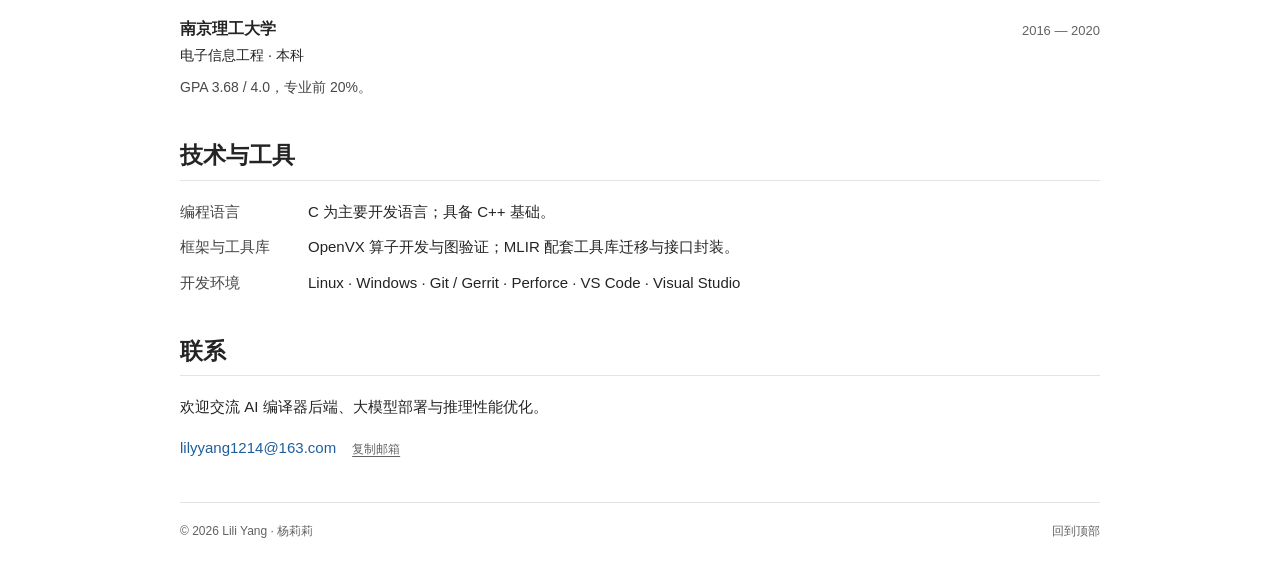
==== commit 2e86ca3a: "Restyle portfolio as a clean white academic homepage" ====
--- a/index.html
+++ b/index.html
@@ -1,13 +1,14 @@
 <!doctype html>
-<html lang="zh-CN" data-theme="dark">
+<html lang="zh-CN">
 <head>
   <meta charset="utf-8">
   <meta name="viewport" content="width=device-width, initial-scale=1">
-  <meta name="theme-color" content="#101715">
+  <meta name="theme-color" content="#ffffff">
+  <meta name="color-scheme" content="light">
   <title>杨莉莉 · Lili Yang | NPU 软件开发工程师</title>
   <meta name="description" content="杨莉莉的个人主页。专注 NPU 软件开发、AI 编译器后端、算子适配、存储优化与大模型部署。">
   <meta property="og:title" content="杨莉莉 · Lili Yang">
-  <meta property="og:description" content="From models to hardware. NPU software engineering & AI compiler backend.">
+  <meta property="og:description" content="NPU software engineering · AI compiler backend · Model deployment">
   <meta property="og:type" content="website">
   <meta property="og:url" content="https://yangll98.github.io/">
   <meta property="og:image" content="https://yangll98.github.io/assets/social.png">
@@ -18,86 +19,109 @@
 </head>
 <body>
   <a class="skip-link" href="#main" data-zh="跳至正文" data-en="Skip to content">跳至正文</a>
-  <header class="site-header">
-    <a class="wordmark" href="#" aria-label="杨莉莉 Lili Yang"><span class="monogram" aria-hidden="true">yl<span>.</span></span><span>LILI YANG</span></a>
+  <header class="site-header wrap">
+    <a class="site-name" href="#main">Lili Yang</a>
     <nav aria-label="主导航" data-label-zh="主导航" data-label-en="Main navigation">
-      <a href="#about" data-zh="关于" data-en="About">关于</a>
-      <a href="#work" data-zh="项目实践" data-en="Work">项目实践</a>
-      <a href="#journey" data-zh="经历" data-en="Journey">经历</a>
-      <a href="#contact" data-zh="联系" data-en="Contact">联系</a>
+      <a href="#about" data-zh="简介" data-en="About">简介</a>
+      <a href="#interests" data-zh="关注方向" data-en="Interests">关注方向</a>
+      <a href="#work" data-zh="项目经历" data-en="Projects">项目经历</a>
+      <a href="#education" data-zh="教育背景" data-en="Education">教育背景</a>
+      <button id="language-toggle" type="button" aria-label="Switch to English">English</button>
     </nav>
-    <div class="header-actions">
-      <button id="language-toggle" class="utility" type="button" aria-label="Switch to English">EN <span aria-hidden="true">↗</span></button>
-      <button id="theme-toggle" class="utility theme-toggle" type="button" aria-label="切换至浅色模式" aria-pressed="false"><svg viewBox="0 0 24 24" aria-hidden="true"><circle cx="12" cy="12" r="4"/><path d="M12 2v2m0 16v2M2 12h2m16 0h2M5 5l1.5 1.5m11 11L19 19M5 19l1.5-1.5m11-11L19 5"/></svg></button>
-    </div>
   </header>
 
-  <main id="main">
-    <section class="hero wrap" aria-labelledby="hero-title">
-      <div class="hero-top"><span class="eyebrow"><i aria-hidden="true"></i> NPU SOFTWARE ENGINEER</span><span class="folio mono">PERSONAL PORTFOLIO / 01</span></div>
-      <div class="hero-grid">
-        <div class="hero-copy">
-          <p class="hello" data-zh="你好，我是杨莉莉。" data-en="Hello, I'm Lili Yang.">你好，我是杨莉莉。</p>
-          <h1 id="hero-title"><span data-zh="让模型" data-en="From models">让模型</span><br><span class="accent" data-zh="高效运行。" data-en="to hardware.">高效运行。</span></h1>
-          <p class="hero-description" data-zh="在算法与硬件之间，做好每一层适配。专注 NPU 后端开发、算子切分与存储优化，探索大模型推理的高效落地。" data-en="Engineering the path between algorithms and silicon. I work on NPU backend development, operator tiling and memory optimization for efficient model inference.">在算法与硬件之间，做好每一层适配。专注 NPU 后端开发、算子切分与存储优化，探索大模型推理的高效落地。</p>
-          <div class="hero-links"><a class="button primary" href="#work"><span data-zh="探索项目实践" data-en="Explore my work">探索项目实践</span><span aria-hidden="true">↘</span></a><a class="text-link" href="https://github.com/yangll98" target="_blank" rel="noopener noreferrer">GitHub <span aria-hidden="true">↗</span></a></div>
-        </div>
-        <div class="architecture" aria-label="模型到硬件的工作路径示意" data-label-zh="模型到硬件的工作路径示意" data-label-en="Illustration of the path from model to hardware">
-          <div class="diagram-heading mono"><span>MODEL → EXECUTION</span><span class="tiny-cross" aria-hidden="true">+</span></div>
-          <div class="diagram-canvas" aria-hidden="true">
-            <svg class="architecture-svg" viewBox="0 0 480 390" fill="none">
-              <defs><pattern id="dots" width="20" height="20" patternUnits="userSpaceOnUse"><circle cx="1" cy="1" r=".7" fill="currentColor" opacity=".19"/></pattern></defs>
-              <rect width="480" height="390" fill="url(#dots)"/>
-              <g stroke="currentColor" stroke-opacity=".25"><path d="M240 58v30M130 88h220M130 88v28m110-28v28m110-28v28M130 162v30h220v-30m-110 30v25M120 263v25h240v-25m-120 25v28"/><path d="M80 218h-23v145h123m220-145h23v145H300" stroke-dasharray="4 5"/></g>
-              <rect class="node-bg" x="162" y="14" width="156" height="45" rx="3"/><text x="240" y="42" class="diagram-label">MODEL</text>
-              <rect class="node-bg" x="87" y="116" width="86" height="46" rx="3"/><rect class="node-accent" x="197" y="116" width="86" height="46" rx="3"/><rect class="node-bg" x="307" y="116" width="86" height="46" rx="3"/>
-              <text x="130" y="144" class="diagram-label small">GEMM</text><text x="240" y="144" class="diagram-label small on-accent">NORM</text><text x="350" y="144" class="diagram-label small">PERMUTE</text>
-              <rect class="node-bg" x="80" y="217" width="320" height="46" rx="3"/><text x="240" y="245" class="diagram-label">TILING &amp; MEMORY</text>
-              <rect class="chip" x="180" y="316" width="120" height="63" rx="3"/><rect x="190" y="326" width="100" height="43" rx="1" stroke="currentColor" stroke-opacity=".3"/><text x="240" y="354" class="diagram-label">NPU</text>
-              <g stroke="currentColor" stroke-opacity=".4"><path d="M200 309v7m20-7v7m20-7v7m20-7v7m20-7v7M200 379v7m20-7v7m20-7v7m20-7v7m20-7v7M173 331h7m-7 15h7m-7 15h7m120-30h7m-7 15h7m-7 15h7"/></g>
-              <circle class="signal" cx="240" cy="202" r="3"/><circle class="signal" cx="240" cy="302" r="3"/>
-              <text x="58" y="105" class="side-label">01 / GRAPH</text><text x="58" y="205" class="side-label">02 / SCHEDULE</text><text x="58" y="305" class="side-label">03 / EXECUTE</text>
-            </svg>
-          </div>
-          <div class="diagram-footer"><span class="mono">C · OpenVX · NPU</span><span data-zh="从计算图到硬件指令" data-en="From graphs to instructions">从计算图到硬件指令</span></div>
+  <main id="main" class="wrap">
+    <section id="about" class="profile" aria-labelledby="name">
+      <div class="profile-heading">
+        <h1 id="name">杨莉莉 <span>Lili Yang</span></h1>
+        <p class="position" data-zh="NPU 软件开发工程师" data-en="NPU Software Engineer">NPU 软件开发工程师</p>
+        <p class="affiliation" data-zh="芯原科技 · VeriSilicon" data-en="VeriSilicon">芯原科技 · VeriSilicon</p>
+        <div class="profile-links">
+          <a href="mailto:lilyyang1214@163.com">lilyyang1214@163.com</a>
+          <span aria-hidden="true">/</span>
+          <a href="https://github.com/yangll98" target="_blank" rel="noopener noreferrer">GitHub</a>
         </div>
       </div>
-      <div class="hero-bottom"><span data-zh="AI 编译器后端 / 大模型部署 / 推理性能优化" data-en="AI compiler backend / Model deployment / Inference optimization">AI 编译器后端 / 大模型部署 / 推理性能优化</span><a href="#about" class="mono">SCROLL TO EXPLORE <span aria-hidden="true">↓</span></a></div>
+      <div class="biography">
+        <p data-zh="我是一名 NPU 软件开发工程师，自 2023 年起在芯原科技从事 NPU 后端开发。本科与硕士均就读于南京理工大学，分别学习电子信息工程与通信与信息系统。" data-en="I am an NPU software engineer at VeriSilicon, where I have worked on NPU backend development since 2023. I received my bachelor's and master's degrees from Nanjing University of Science and Technology, in Electronic Information Engineering and Communication and Information Systems, respectively.">我是一名 NPU 软件开发工程师，自 2023 年起在芯原科技从事 NPU 后端开发。本科与硕士均就读于南京理工大学，分别学习电子信息工程与通信与信息系统。</p>
+        <p data-zh="我的工作关注模型算子在真实硬件上的正确与高效执行，主要使用 C 和 OpenVX，涉及计算图分析、算子切分与 tiling、存储及访存优化、硬件指令适配，以及测试和软硬件联调。同时具备将压缩工具库迁移至 MLIR 项目并封装接口的经验。" data-en="My work focuses on correct and efficient execution of model operators on real hardware. I primarily develop in C with OpenVX, working on graph analysis, operator partitioning and tiling, memory optimization, hardware instruction adaptation, testing and hardware–software integration. I also have experience migrating a compression utility library into an MLIR-based project and wrapping its interfaces.">我的工作关注模型算子在真实硬件上的正确与高效执行，主要使用 C 和 OpenVX，涉及计算图分析、算子切分与 tiling、存储及访存优化、硬件指令适配，以及测试和软硬件联调。同时具备将压缩工具库迁移至 MLIR 项目并封装接口的经验。</p>
+      </div>
     </section>
 
-    <section id="about" class="about section wrap" aria-labelledby="about-title">
-      <div class="section-label"><span class="mono">01 / ABOUT</span><span class="fine-line"></span></div>
-      <div class="about-layout">
-        <h2 id="about-title" data-zh="理解算子，\n也理解硬件。" data-en="Understand the operator.\nRespect the hardware.">理解算子，<br>也理解硬件。</h2>
-        <div class="about-content"><p class="lead" data-zh="我是杨莉莉，一名 NPU 软件开发工程师。自 2023 年起在芯原科技从事 NPU 后端开发，关注模型算子如何在真实硬件上正确、高效地执行。" data-en="I'm Lili Yang, an NPU software engineer at VeriSilicon since 2023. My work focuses on making model operators execute correctly and efficiently on real hardware.">我是杨莉莉，一名 NPU 软件开发工程师。自 2023 年起在芯原科技从事 NPU 后端开发，关注模型算子如何在真实硬件上正确、高效地执行。</p>
-        <p data-zh="以 C 和 OpenVX 为主要开发基础，工作覆盖计算图分析、算子切分、存储优化、硬件指令适配，以及测试和软硬件联调。同时具备 MLIR 配套工具库迁移与接口封装经验。" data-en="I primarily develop in C with OpenVX. My experience spans graph analysis, operator tiling, memory optimization, instruction adaptation, testing and hardware–software integration, as well as migrating a supporting compression library into an MLIR-based project.">以 C 和 OpenVX 为主要开发基础，工作覆盖计算图分析、算子切分、存储优化、硬件指令适配，以及测试和软硬件联调。同时具备 MLIR 配套工具库迁移与接口封装经验。</p>
-        <div class="principles"><span><i aria-hidden="true">↳</i><span data-zh="性能与正确性并重" data-en="Performance with correctness">性能与正确性并重</span></span><span><i aria-hidden="true">↳</i><span data-zh="软硬件协同" data-en="Hardware–software co-design">软硬件协同</span></span><span><i aria-hidden="true">↳</i><span data-zh="完整工程交付" data-en="End-to-end delivery">完整工程交付</span></span></div></div>
-      </div>
-      <div class="expertise"><div class="expertise-title mono" data-zh="技术工具箱" data-en="TOOLBOX">技术工具箱</div><div class="expertise-group"><span class="tag prominent">C</span><span class="tag">OpenVX</span><span class="tag">NPU Backend</span><span class="tag">Tiling</span><span class="tag">SRAM / DDR</span><span class="tag">Git / Gerrit</span><span class="tag">Linux</span><span class="tag" data-zh="C++ · 基础" data-en="C++ · Fundamentals">C++ · 基础</span><span class="tag" data-zh="MLIR · 工具库集成" data-en="MLIR · Library integration">MLIR · 工具库集成</span></div></div>
+    <section id="interests" aria-labelledby="interests-title">
+      <h2 id="interests-title" data-zh="关注方向" data-en="Research & Engineering Interests">关注方向</h2>
+      <ul class="interests-list">
+        <li><strong data-zh="AI 编译器后端" data-en="AI compiler backends">AI 编译器后端</strong><span data-zh="：计算图分析、算子切分、tiling 与硬件指令适配。" data-en=": graph analysis, operator partitioning, tiling and hardware instruction adaptation.">：计算图分析、算子切分、tiling 与硬件指令适配。</span></li>
+        <li><strong data-zh="大模型部署与推理优化" data-en="Model deployment & inference optimization">大模型部署与推理优化</strong><span data-zh="：Attention 子图优化、归一化算子适配与数据布局转换。" data-en=": Attention subgraph optimization, normalization operator adaptation and data layout transformations.">：Attention 子图优化、归一化算子适配与数据布局转换。</span></li>
+        <li><strong data-zh="存储与软硬件协同" data-en="Memory & hardware–software co-design">存储与软硬件协同</strong><span data-zh="：权重重排与压缩、片上数据复用、精度与性能验证。" data-en=": weight reordering and compression, on-chip data reuse, and accuracy and performance validation.">：权重重排与压缩、片上数据复用、精度与性能验证。</span></li>
+      </ul>
     </section>
 
-    <section id="work" class="work section wrap" aria-labelledby="work-title">
-      <div class="section-label"><span class="mono">02 / SELECTED EXPERIENCE</span><span class="fine-line"></span></div>
-      <div class="section-heading"><h2 id="work-title" data-zh="从问题，到落地。" data-en="From problem to practice.">从问题，到落地。</h2><p data-zh="工作项目的技术方向与职责概览" data-en="Technical focus and responsibilities in professional projects">工作项目的技术方向与职责概览</p></div>
-      <div class="project-list">
-        <details class="project" open><summary><span class="project-number mono">01</span><div class="project-heading"><span class="project-category mono">GRAPH OPTIMIZATION</span><h3 data-zh="Attention 子图优化" data-en="Attention subgraph optimization">Attention 子图优化</h3><p data-zh="从计算依赖出发，改善中间数据的片上复用。" data-en="Improving on-chip reuse through computation dependency analysis.">从计算依赖出发，改善中间数据的片上复用。</p></div><span class="expand-icon" aria-hidden="true"></span></summary><div class="project-detail"><div><span class="detail-label" data-zh="关注的问题" data-en="THE CHALLENGE">关注的问题</span><p data-zh="Attention 计算的中间数据与硬件存储层次紧密相关。优化需要同时考虑计算图依赖、可切分范围与数据复用。" data-en="Attention intermediates interact closely with the memory hierarchy. Optimization calls for a joint view of graph dependencies, tiling scope and data reuse.">Attention 计算的中间数据与硬件存储层次紧密相关。优化需要同时考虑计算图依赖、可切分范围与数据复用。</p></div><div><span class="detail-label" data-zh="我的工作" data-en="MY CONTRIBUTION">我的工作</span><p data-zh="参与 Attention 子图识别、依赖分析与切分指令适配，配合既有切分流程，支持中间数据片上驻留并验证输出一致性。" data-en="Worked on Attention subgraph recognition, dependency analysis and tiling instruction adaptation, supporting on-chip intermediates within the existing tiling workflow and validating output consistency.">参与 Attention 子图识别、依赖分析与切分指令适配，配合既有切分流程，支持中间数据片上驻留并验证输出一致性。</p></div><div class="project-tags mono">Attention · Graph analysis · Memory reuse</div></div></details>
-        <details class="project"><summary><span class="project-number mono">02</span><div class="project-heading"><span class="project-category mono">OPERATOR ENGINEERING</span><h3 data-zh="算子适配与自动切分" data-en="Operator adaptation & tiling">算子适配与自动切分</h3><p data-zh="连接算子语义与硬件约束，让模型部署更可靠。" data-en="Connecting operator semantics with hardware constraints for reliable deployment.">连接算子语义与硬件约束，让模型部署更可靠。</p></div><span class="expand-icon" aria-hidden="true"></span></summary><div class="project-detail"><div><span class="detail-label" data-zh="关注的问题" data-en="THE CHALLENGE">关注的问题</span><p data-zh="模型中的归一化、激活与图像处理算子，需要在硬件尺寸及存储约束下保持计算语义。" data-en="Normalization and image-processing operators must preserve their semantics under hardware dimension and memory constraints.">模型中的归一化、激活与图像处理算子，需要在硬件尺寸及存储约束下保持计算语义。</p></div><div><span class="detail-label" data-zh="我的工作" data-en="MY CONTRIBUTION">我的工作</span><p data-zh="独立承担固定功能模块的软件开发、测试与硬件联调，完成多类算子在既有切分与 tiling 流程中的适配，覆盖 RMSNorm、LayerNorm、Softmax、Pooling 和 Resize。" data-en="Independently developed, tested and integrated software for a fixed-function module, adapting RMSNorm, LayerNorm, Softmax, Pooling and Resize to the existing tiling workflow.">独立承担固定功能模块的软件开发、测试与硬件联调，完成多类算子在既有切分与 tiling 流程中的适配，覆盖 RMSNorm、LayerNorm、Softmax、Pooling 和 Resize。</p></div><div class="project-tags mono">OpenVX · Operator semantics · Tiling · Validation</div></div></details>
-        <details class="project"><summary><span class="project-number mono">03</span><div class="project-heading"><span class="project-category mono">MEMORY & STORAGE</span><h3 data-zh="权重存储与访存优化" data-en="Weight storage & memory optimization">权重存储与访存优化</h3><p data-zh="关注数据如何组织、压缩、共享与迁移。" data-en="Engineering how data is organized, compressed, shared and migrated.">关注数据如何组织、压缩、共享与迁移。</p></div><span class="expand-icon" aria-hidden="true"></span></summary><div class="project-detail"><div><span class="detail-label" data-zh="关注的问题" data-en="THE CHALLENGE">关注的问题</span><p data-zh="权重、偏置及量化参数的组织方式影响存储占用与数据传输，也需要与硬件数据格式保持一致。" data-en="The organization of weights, biases and quantization parameters affects storage and data movement, while requiring consistency with hardware formats.">权重、偏置及量化参数的组织方式影响存储占用与数据传输，也需要与硬件数据格式保持一致。</p></div><div><span class="detail-label" data-zh="我的工作" data-en="MY CONTRIBUTION">我的工作</span><p data-zh="负责权重与偏置的数据重排、压缩、稀疏编码及共享适配；将压缩工具库迁移至 MLIR 项目并封装接口，验证迁移前后输出一致性。" data-en="Worked on weight and bias reordering, compression, sparse encoding and sharing. Migrated the compression library into an MLIR-based project, wrapped its interfaces and verified consistent outputs across paths.">负责权重与偏置的数据重排、压缩、稀疏编码及共享适配；将压缩工具库迁移至 MLIR 项目并封装接口，验证迁移前后输出一致性。</p></div><div class="project-tags mono">Compression · Quantization · Data layout · Library integration</div></div></details>
-        <details class="project"><summary><span class="project-number mono">04</span><div class="project-heading"><span class="project-category mono">MODEL DEPLOYMENT</span><h3 data-zh="数据布局与模型部署" data-en="Data layout & model deployment">数据布局与模型部署</h3><p data-zh="把数据转换、指令适配与端到端验证串联起来。" data-en="Bringing data transformations, instruction adaptation and validation together.">把数据转换、指令适配与端到端验证串联起来。</p></div><span class="expand-icon" aria-hidden="true"></span></summary><div class="project-detail"><div><span class="detail-label" data-zh="关注的问题" data-en="THE CHALLENGE">关注的问题</span><p data-zh="实际模型部署既包含计算密集型算子，也依赖数据布局转换、切片及相应的硬件适配。" data-en="Real model deployment depends on data layout transformations and slicing as well as compute-heavy operators and their hardware adaptation.">实际模型部署既包含计算密集型算子，也依赖数据布局转换、切片及相应的硬件适配。</p></div><div><span class="detail-label" data-zh="我的工作" data-en="MY CONTRIBUTION">我的工作</span><p data-zh="负责数据交换算子的切分方向分析和硬件指令生成，参与 KV Cache 布局转换算子适配，以及大模型与图像生成模型的 NPU 部署支持。" data-en="Worked on tiling direction analysis and hardware instruction generation for data-exchange operators, KV Cache layout transformation support, and NPU deployment support for language and image-generation models.">负责数据交换算子的切分方向分析和硬件指令生成，参与 KV Cache 布局转换算子适配，以及大模型与图像生成模型的 NPU 部署支持。</p></div><div class="project-tags mono">KV Cache · Permute · Strided Slice · Deployment</div></div></details>
+    <section id="experience" aria-labelledby="experience-title">
+      <h2 id="experience-title" data-zh="工作经历" data-en="Professional Experience">工作经历</h2>
+      <div class="record">
+        <div class="record-main"><h3 data-zh="芯原科技" data-en="VeriSilicon">芯原科技</h3><p class="record-role" data-zh="NPU 软件开发工程师" data-en="NPU Software Engineer">NPU 软件开发工程师</p></div>
+        <p class="record-date" data-zh="2023.04 — 至今" data-en="Apr 2023 — Present">2023.04 — 至今</p>
+        <p class="record-description" data-zh="承担 NPU 后端模块开发、测试规划、模型部署支持、软硬件联调及持续维护，与硬件、软件及 SQA 团队协作开展功能与性能验证。" data-en="NPU backend module development, test planning, model deployment support, hardware–software integration and ongoing maintenance, collaborating with hardware, software and SQA teams on functionality and performance validation.">承担 NPU 后端模块开发、测试规划、模型部署支持、软硬件联调及持续维护，与硬件、软件及 SQA 团队协作开展功能与性能验证。</p>
       </div>
-      <p class="work-note" data-zh="以上为工作经历中的实践概述，相关实现不作为个人开源项目展示。" data-en="These summaries describe professional experience; the implementations are not presented as personal open-source projects.">以上为工作经历中的实践概述，相关实现不作为个人开源项目展示。</p>
     </section>
 
-    <section id="journey" class="journey section wrap" aria-labelledby="journey-title">
-      <div class="section-label"><span class="mono">03 / JOURNEY</span><span class="fine-line"></span></div>
-      <div class="journey-grid"><div><h2 id="journey-title" data-zh="持续积累，\n向下深入。" data-en="Keep learning.\nGo deeper.">持续积累，<br>向下深入。</h2><p class="journey-intro" data-zh="从通信与信息系统，到面向 AI 的计算系统。" data-en="From communication systems to computing systems for AI.">从通信与信息系统，到面向 AI 的计算系统。</p></div>
-      <div class="timeline"><article class="timeline-item current"><span class="timeline-date mono" data-zh="2023.04 — 至今" data-en="APR 2023 — PRESENT">2023.04 — 至今</span><h3 data-zh="芯原科技" data-en="VeriSilicon">芯原科技</h3><p class="timeline-role" data-zh="NPU 软件开发工程师" data-en="NPU Software Engineer">NPU 软件开发工程师</p><p data-zh="NPU 后端算子开发、模型部署、存储优化与软硬件联调，覆盖模块开发、验证和持续维护。" data-en="NPU backend operator development, model deployment, memory optimization and hardware–software integration, from module development to validation and maintenance.">NPU 后端算子开发、模型部署、存储优化与软硬件联调，覆盖模块开发、验证和持续维护。</p></article>
-      <article class="timeline-item"><span class="timeline-date mono">2020 — 2023</span><h3 data-zh="南京理工大学" data-en="Nanjing University of Science and Technology">南京理工大学</h3><p class="timeline-role" data-zh="通信与信息系统 · 硕士" data-en="Master’s · Communication and Information Systems">通信与信息系统 · 硕士</p><p data-zh="综合排名 1 / 339。发表 SCI 论文 3 篇，其中 1 篇为本人第一作者。" data-en="Ranked 1 of 339. Three SCI publications, including one as first author.">综合排名 1 / 339。发表 SCI 论文 3 篇，其中 1 篇为本人第一作者。</p></article>
-      <article class="timeline-item"><span class="timeline-date mono">2016 — 2020</span><h3 data-zh="南京理工大学" data-en="Nanjing University of Science and Technology">南京理工大学</h3><p class="timeline-role" data-zh="电子信息工程 · 本科" data-en="Bachelor’s · Electronic Information Engineering">电子信息工程 · 本科</p><p data-zh="GPA 3.68 / 4.0，专业前 20%。" data-en="GPA 3.68 / 4.0; top 20%.">GPA 3.68 / 4.0，专业前 20%。</p></article></div></div>
+    <section id="work" aria-labelledby="work-title">
+      <h2 id="work-title" data-zh="项目经历" data-en="Selected Engineering Projects">项目经历</h2>
+      <p class="section-note" data-zh="以下为工作项目的职责与技术方向概述。" data-en="A summary of responsibilities and technical focus in professional projects.">以下为工作项目的职责与技术方向概述。</p>
+      <article class="project">
+        <h3 data-zh="Attention 子图优化" data-en="Attention Subgraph Optimization">Attention 子图优化</h3>
+        <p data-zh="参与 Attention 子图识别、依赖分析与切分指令适配，配合既有切分流程，支持中间数据片上驻留并验证输出一致性。" data-en="Worked on Attention subgraph recognition, dependency analysis and tiling instruction adaptation, supporting on-chip intermediates within the existing tiling workflow and validating output consistency.">参与 Attention 子图识别、依赖分析与切分指令适配，配合既有切分流程，支持中间数据片上驻留并验证输出一致性。</p>
+        <p class="keywords">Attention · Graph analysis · Memory reuse</p>
+      </article>
+      <article class="project">
+        <h3 data-zh="算子适配与自动切分" data-en="Operator Adaptation & Automatic Partitioning">算子适配与自动切分</h3>
+        <p data-zh="独立承担固定功能模块的软件开发、测试与硬件联调，将 RMSNorm、LayerNorm、Softmax、Pooling 和 Resize 等算子接入既有切分与 tiling 流程，验证切分前后结果一致性。" data-en="Independently developed, tested and integrated software for a fixed-function module, adapting RMSNorm, LayerNorm, Softmax, Pooling and Resize to the existing partitioning and tiling workflow and verifying output consistency.">独立承担固定功能模块的软件开发、测试与硬件联调，将 RMSNorm、LayerNorm、Softmax、Pooling 和 Resize 等算子接入既有切分与 tiling 流程，验证切分前后结果一致性。</p>
+        <p class="keywords">OpenVX · Operator semantics · Tiling · Validation</p>
+      </article>
+      <article class="project">
+        <h3 data-zh="权重存储与访存优化" data-en="Weight Storage & Memory Optimization">权重存储与访存优化</h3>
+        <p data-zh="负责权重与偏置的数据重排、压缩、稀疏编码及共享适配；将压缩工具库迁移至 MLIR 项目并封装接口，验证迁移前后输出一致性。" data-en="Worked on weight and bias reordering, compression, sparse encoding and sharing. Migrated the compression library into an MLIR-based project, wrapped its interfaces and verified consistent outputs across paths.">负责权重与偏置的数据重排、压缩、稀疏编码及共享适配；将压缩工具库迁移至 MLIR 项目并封装接口，验证迁移前后输出一致性。</p>
+        <p class="keywords">Compression · Quantization · Data layout · Library integration</p>
+      </article>
+      <article class="project">
+        <h3 data-zh="数据布局与模型部署" data-en="Data Layout & Model Deployment">数据布局与模型部署</h3>
+        <p data-zh="负责数据交换算子的切分方向分析和硬件指令生成，参与 KV Cache 布局转换算子适配，以及大模型与图像生成模型的 NPU 部署支持。" data-en="Worked on partitioning direction analysis and hardware instruction generation for data-exchange operators, KV Cache layout transformation support, and NPU deployment support for language and image-generation models.">负责数据交换算子的切分方向分析和硬件指令生成，参与 KV Cache 布局转换算子适配，以及大模型与图像生成模型的 NPU 部署支持。</p>
+        <p class="keywords">KV Cache · Permute · Strided Slice · Deployment</p>
+      </article>
+      <p class="section-note" data-zh="相关实现属于工作经历，不作为个人开源项目展示。" data-en="The implementations are part of professional work and are not presented as personal open-source projects.">相关实现属于工作经历，不作为个人开源项目展示。</p>
     </section>
 
-    <section id="contact" class="contact section" aria-labelledby="contact-title"><div class="wrap"><div class="section-label"><span class="mono">04 / LET'S CONNECT</span><span class="fine-line"></span></div><div class="contact-grid"><div><p class="contact-kicker" data-zh="下一段探索，从一次交流开始。" data-en="The next exploration starts with a conversation.">下一段探索，从一次交流开始。</p><h2 id="contact-title" data-zh="聊聊模型，\n也聊聊可能。" data-en="Let's talk models.\nAnd possibilities.">聊聊模型，<br>也聊聊可能。</h2><p data-zh="欢迎交流 AI 编译器后端、大模型部署与推理性能优化。" data-en="Happy to connect about AI compiler backends, model deployment and inference optimization.">欢迎交流 AI 编译器后端、大模型部署与推理性能优化。</p></div><div class="contact-links"><a class="email-link" href="mailto:lilyyang1214@163.com"><span class="mono">EMAIL</span><span>lilyyang1214@163.com <i aria-hidden="true">↗</i></span></a><a href="https://github.com/yangll98" target="_blank" rel="noopener noreferrer"><span class="mono">GITHUB</span><span>@yangll98 <i aria-hidden="true">↗</i></span></a><button id="copy-email" type="button"><span data-zh="复制邮箱地址" data-en="Copy email address">复制邮箱地址</span><svg viewBox="0 0 24 24" aria-hidden="true"><rect x="8" y="8" width="12" height="12" rx="1"/><path d="M15 8V4H4v11h4"/></svg></button><span id="copy-status" class="copy-status" role="status" aria-live="polite"></span></div></div></div></section>
+    <section id="education" aria-labelledby="education-title">
+      <h2 id="education-title" data-zh="教育背景" data-en="Education">教育背景</h2>
+      <div class="record">
+        <div class="record-main"><h3 data-zh="南京理工大学" data-en="Nanjing University of Science and Technology">南京理工大学</h3><p class="record-role" data-zh="通信与信息系统 · 硕士" data-en="Master’s · Communication and Information Systems">通信与信息系统 · 硕士</p></div>
+        <p class="record-date">2020 — 2023</p>
+        <p class="record-description" data-zh="综合排名 1 / 339。发表 SCI 论文 3 篇，其中 1 篇为本人第一作者。" data-en="Ranked 1 of 339. Three SCI publications, including one as first author.">综合排名 1 / 339。发表 SCI 论文 3 篇，其中 1 篇为本人第一作者。</p>
+      </div>
+      <div class="record">
+        <div class="record-main"><h3 data-zh="南京理工大学" data-en="Nanjing University of Science and Technology">南京理工大学</h3><p class="record-role" data-zh="电子信息工程 · 本科" data-en="Bachelor’s · Electronic Information Engineering">电子信息工程 · 本科</p></div>
+        <p class="record-date">2016 — 2020</p>
+        <p class="record-description" data-zh="GPA 3.68 / 4.0，专业前 20%。" data-en="GPA 3.68 / 4.0; top 20%.">GPA 3.68 / 4.0，专业前 20%。</p>
+      </div>
+    </section>
+
+    <section id="skills" aria-labelledby="skills-title">
+      <h2 id="skills-title" data-zh="技术与工具" data-en="Skills & Tools">技术与工具</h2>
+      <dl class="skills-list">
+        <div><dt data-zh="编程语言" data-en="Languages">编程语言</dt><dd data-zh="C 为主要开发语言；具备 C++ 基础。" data-en="C as my primary development language; foundational C++ knowledge.">C 为主要开发语言；具备 C++ 基础。</dd></div>
+        <div><dt data-zh="框架与工具库" data-en="Frameworks">框架与工具库</dt><dd data-zh="OpenVX 算子开发与图验证；MLIR 配套工具库迁移与接口封装。" data-en="OpenVX operator development and graph verification; supporting library migration and interface wrapping for MLIR-based projects.">OpenVX 算子开发与图验证；MLIR 配套工具库迁移与接口封装。</dd></div>
+        <div><dt data-zh="开发环境" data-en="Environment">开发环境</dt><dd>Linux · Windows · Git / Gerrit · Perforce · VS Code · Visual Studio</dd></div>
+      </dl>
+    </section>
+
+    <section id="contact" aria-labelledby="contact-title">
+      <h2 id="contact-title" data-zh="联系" data-en="Contact">联系</h2>
+      <p data-zh="欢迎交流 AI 编译器后端、大模型部署与推理性能优化。" data-en="Happy to connect about AI compiler backends, model deployment and inference optimization.">欢迎交流 AI 编译器后端、大模型部署与推理性能优化。</p>
+      <div class="contact-line"><a href="mailto:lilyyang1214@163.com">lilyyang1214@163.com</a><button id="copy-email" type="button" data-zh="复制邮箱" data-en="Copy email">复制邮箱</button></div>
+      <p id="copy-status" class="copy-status" role="status" aria-live="polite"></p>
+    </section>
   </main>
-  <footer class="site-footer wrap"><span>© <span id="year">2026</span> Lili Yang <span class="footer-slash">/</span> 杨莉莉</span><span class="mono">BUILT WITH INTENTION.</span><a href="#" data-zh="回到顶部 ↑" data-en="Back to top ↑">回到顶部 ↑</a></footer>
+  <footer class="site-footer wrap"><span>© <span id="year">2026</span> Lili Yang · 杨莉莉</span><a href="#main" data-zh="回到顶部" data-en="Back to top">回到顶部</a></footer>
 </body>
 </html>
--- a/style.css
+++ b/style.css
@@ -1,9 +1,113 @@
 @charset "UTF-8";
-:root{color-scheme:dark;--bg:#101715;--panel:#151e1a;--text:#f3f0e7;--muted:#a4aea6;--accent:#c5e9a3;--line:#344037;--header:rgba(16,23,21,.94);--sans:-apple-system,BlinkMacSystemFont,"Segoe UI","PingFang SC","Hiragino Sans GB","Microsoft YaHei",sans-serif;--mono:"SFMono-Regular",Consolas,"Liberation Mono",monospace}
-:root[data-theme=light]{color-scheme:light;--bg:#f3f0e7;--panel:#eae9df;--text:#1b2920;--muted:#59665b;--accent:#3e642e;--line:#c5cbbd;--header:rgba(243,240,231,.96)}
-*{box-sizing:border-box}html{scroll-behavior:smooth;scroll-padding-top:100px}body{margin:0;background:var(--bg);color:var(--text);font-family:var(--sans);font-size:15px;line-height:1.8;-webkit-font-smoothing:antialiased}a{color:inherit;text-decoration:none}button{font:inherit;color:inherit;cursor:pointer}button,a,summary{-webkit-tap-highlight-color:transparent}button{background:none}button:focus-visible,a:focus-visible,summary:focus-visible{outline:2px solid var(--accent);outline-offset:6px}::selection{color:var(--bg);background:var(--accent)}svg{display:block}.wrap{max-width:1280px;width:calc(100% - 112px);margin-inline:auto}.mono{font-family:var(--mono);font-size:11px;letter-spacing:.06em}.accent{color:var(--accent)}.site-header{position:sticky;top:0;z-index:10;display:flex;align-items:center;justify-content:space-between;padding:18px 56px;border-bottom:1px solid var(--line);background:var(--header);backdrop-filter:blur(14px)}.wordmark{display:flex;gap:17px;align-items:center;font-size:11px;letter-spacing:.15em;font-weight:600}.monogram{font-size:34px;font-weight:700;letter-spacing:-.09em;line-height:1}.monogram span{color:var(--accent)}nav{display:flex;gap:32px;font-size:13px;color:var(--muted)}nav a:hover,.text-link:hover{color:var(--accent)}.header-actions{display:flex;align-items:center;gap:18px}.utility{padding:5px 0;border:0;font-family:var(--mono);font-size:12px}.utility span{margin-left:5px;color:var(--muted)}.theme-toggle{width:20px}.utility svg{width:19px;height:19px;fill:none;stroke:currentColor;stroke-width:1.4}.skip-link{position:fixed;left:20px;top:-100px;padding:8px 15px;background:var(--accent);color:var(--bg);z-index:30}.skip-link:focus{top:10px}.hero{padding-top:47px}.hero-top{display:flex;justify-content:space-between;align-items:center}.eyebrow{display:flex;align-items:center;gap:10px;letter-spacing:.13em;font-family:var(--mono);font-size:11px}.eyebrow i{width:6px;height:6px;background:var(--accent);border-radius:50%}.folio{color:var(--muted)}.hero-grid{display:grid;grid-template-columns:1.15fr 1fr;gap:65px;align-items:center;padding:62px 0 58px}.hello{margin:0 0 22px;font-size:18px;letter-spacing:.04em}h1{font-size:clamp(52px,5.6vw,82px);line-height:1.17;font-weight:600;letter-spacing:-.055em;margin:0 0 28px}html[lang=en] h1{font-size:clamp(48px,5.3vw,77px)}.hero-description{max-width:450px;margin:0;color:var(--muted);font-size:15px;line-height:1.95}.hero-links{display:flex;align-items:center;gap:31px;margin-top:34px}.button{display:inline-flex;gap:40px;align-items:center;font-size:13px;font-weight:500;padding:12px 20px}.primary{background:var(--accent);color:var(--bg);border:1px solid var(--accent);transition:transform .2s}.primary:hover{transform:translateY(-3px)}.button span:last-child{font-size:20px;line-height:1}.text-link{font-size:13px;border-bottom:1px solid var(--line);padding:10px 0}.text-link span{margin-left:10px;color:var(--accent)}.architecture{border:1px solid var(--line);background:var(--panel);position:relative;transform:rotate(1.3deg)}.diagram-heading{display:flex;justify-content:space-between;align-items:center;padding:16px 20px;border-bottom:1px solid var(--line);color:var(--muted)}.tiny-cross{font-size:18px}.diagram-canvas{padding:10px 12px 18px}.architecture-svg{width:100%;color:var(--muted)}.node-bg{fill:var(--bg);stroke:var(--line)}.node-accent{fill:var(--accent)}.chip{fill:var(--bg);stroke:var(--accent)}.diagram-label{font-family:var(--mono);fill:var(--text);font-size:12px;letter-spacing:1px;text-anchor:middle}.diagram-label.small{font-size:10px;letter-spacing:0}.diagram-label.on-accent{fill:var(--bg)}.side-label{font-family:var(--mono);fill:var(--muted);font-size:8px;letter-spacing:1px}.signal{fill:var(--accent)}.diagram-footer{border-top:1px solid var(--line);padding:11px 17px;display:flex;justify-content:space-between;gap:10px;font-size:10px;color:var(--muted)}.diagram-footer .mono{font-size:10px}.hero-bottom{display:flex;align-items:center;justify-content:space-between;border-top:1px solid var(--line);padding:18px 0;color:var(--muted);font-size:11px}.hero-bottom a{font-size:10px}.hero-bottom a span{margin-left:20px;color:var(--accent)}.section{padding-top:91px;padding-bottom:22px}.section-label{display:flex;align-items:center;gap:23px;color:var(--muted);margin-bottom:42px}.section-label .mono{white-space:nowrap}.fine-line{height:1px;background:var(--line);width:100%}h2{font-size:clamp(29px,3.1vw,44px);letter-spacing:-.035em;line-height:1.45;font-weight:500;margin:0;white-space:pre-line}h3{font-weight:500}.about-layout{display:grid;grid-template-columns:.9fr 1.4fr;gap:110px}.about-content p{color:var(--muted);margin:0 0 20px}.about-content .lead{color:var(--text);font-size:18px;line-height:1.9}.principles{display:flex;flex-wrap:wrap;gap:22px;font-size:12px;margin-top:27px}.principles>span{display:flex;gap:8px}.principles i{font-style:normal;color:var(--accent)}.expertise{display:grid;grid-template-columns:1fr 3fr;gap:30px;padding-top:30px;margin-top:39px;border-top:1px solid var(--line)}.expertise-title{color:var(--muted);padding-top:7px}.expertise-group{display:flex;flex-wrap:wrap;gap:9px}.tag{border:1px solid var(--line);color:var(--muted);font-family:var(--mono);font-size:11px;padding:5px 12px}.tag.prominent{color:var(--accent);border-color:var(--accent)}.section-heading{display:flex;justify-content:space-between;gap:30px;align-items:end;margin-bottom:38px}.section-heading p{margin:0 0 8px;color:var(--muted);font-size:12px}.project{border-top:1px solid var(--line)}.project:last-child{border-bottom:1px solid var(--line)}summary{list-style:none;display:grid;grid-template-columns:60px 1fr 30px;gap:20px;align-items:start;padding:31px 0;cursor:pointer}summary::-webkit-details-marker{display:none}.project-number{padding-top:3px;color:var(--muted)}.project-category{font-size:10px;color:var(--accent);letter-spacing:.1em}.project-heading h3{font-size:25px;line-height:1.5;margin:5px 0 8px;letter-spacing:-.025em}.project-heading p{font-size:13px;color:var(--muted);margin:0}.expand-icon{width:25px;height:25px;position:relative;margin-top:24px;border:1px solid var(--line);border-radius:50%}.expand-icon:before,.expand-icon:after{content:"";background:var(--accent);position:absolute;left:7px;top:11px;width:9px;height:1px}.expand-icon:after{transform:rotate(90deg);transition:transform .15s}.project[open] .expand-icon:after{transform:rotate(0)}summary:hover .project-heading h3{color:var(--accent)}.project-detail{margin:0 50px 30px 80px;display:grid;grid-template-columns:1fr 1.2fr;column-gap:50px;row-gap:17px}.detail-label{font-size:10px;font-family:var(--mono);letter-spacing:.08em;color:var(--accent)}.project-detail p{margin:8px 0;color:var(--muted);font-size:13px}.project-tags{grid-column:1/-1;color:var(--muted);font-size:10px;padding-top:9px}.work-note{font-size:11px;color:var(--muted);margin-top:21px}.journey{padding-bottom:92px}.journey-grid{display:grid;grid-template-columns:.9fr 1.4fr;gap:110px}.journey-intro{color:var(--muted);font-size:13px;margin-top:23px;max-width:260px}.timeline{padding-left:28px;border-left:1px solid var(--line)}.timeline-item{position:relative;padding-bottom:38px}.timeline-item:last-child{padding-bottom:0}.timeline-item:before{content:"";position:absolute;width:7px;height:7px;background:var(--line);border-radius:50%;left:-32px;top:9px;outline:5px solid var(--bg)}.timeline-item.current:before{background:var(--accent)}.timeline-date{color:var(--muted);font-size:10px}.timeline h3{font-size:20px;line-height:1.6;margin:8px 0 2px}.timeline p{font-size:13px;color:var(--muted);margin:10px 0 0}.timeline .timeline-role{color:var(--text);font-size:14px;margin-top:0}.contact{background:var(--panel);border-top:1px solid var(--line);border-bottom:1px solid var(--line);padding-bottom:74px;padding-top:50px}.contact-grid{display:grid;grid-template-columns:1.3fr 1fr;gap:90px}.contact-kicker{font-size:12px;color:var(--accent);margin:0 0 17px}.contact h2{font-size:clamp(32px,3.8vw,53px);line-height:1.4}.contact h2+p{color:var(--muted);font-size:13px;margin:22px 0 0;max-width:400px}.contact-links{padding-top:20px}.contact-links>a{display:flex;flex-direction:column;border-bottom:1px solid var(--line);padding:16px 0}.contact-links .mono{font-size:9px;color:var(--muted);margin-bottom:5px}.contact-links>a>span:last-child{font-size:clamp(17px,1.9vw,25px);display:flex;justify-content:space-between;gap:20px}.contact-links a i{color:var(--accent);font-style:normal}.contact-links a:hover{color:var(--accent)}#copy-email{display:flex;align-items:center;gap:14px;border:0;padding:18px 0 0;font-size:11px;color:var(--muted)}#copy-email:hover{color:var(--text)}#copy-email svg{width:14px;height:14px;fill:none;stroke:currentColor;stroke-width:1.4}.copy-status{display:block;font-size:11px;min-height:22px;color:var(--accent);padding-top:6px}.site-footer{display:flex;justify-content:space-between;align-items:center;gap:20px;padding-block:25px;font-size:10px;color:var(--muted)}.site-footer .mono{font-size:9px}.footer-slash{margin:0 10px;color:var(--line)}
-@media(min-width:1500px){.site-header{padding-inline:calc((100% - 1280px)/2)}.hero-grid{padding-block:80px}.hero-description{font-size:16px}}
-@media(max-width:1050px){.wrap{width:calc(100% - 64px)}.site-header{padding-inline:32px}.hero-grid{gap:34px;padding-block:50px}.hero-description{font-size:14px}.architecture{transform:none}.diagram-footer{flex-direction:column;gap:0}.about-layout,.journey-grid{gap:60px}.project-detail{gap:25px}.contact-grid{gap:50px}.section-heading p{max-width:200px}.expertise{grid-template-columns:.8fr 2fr}}
-@media(max-width:760px){.wrap{width:calc(100% - 40px)}.site-header{padding:14px 20px}.wordmark{gap:12px;font-size:10px}.monogram{font-size:29px}.header-actions{gap:17px}nav{display:none}.hero{padding-top:31px}.folio{font-size:8px}.eyebrow{font-size:9px;letter-spacing:.06em}.hero-grid{grid-template-columns:1fr;gap:45px;padding-block:42px}.hello{font-size:16px;margin-bottom:20px}h1,html[lang=en] h1{font-size:clamp(46px,10.9vw,72px);line-height:1.2;margin-bottom:24px}.hero-description{max-width:480px;font-size:14px}.hero-links{margin-top:28px}.architecture{max-width:480px;width:100%;justify-self:center}.diagram-canvas{padding:10px 15px 15px}.diagram-footer{flex-direction:row}.hero-bottom{gap:15px;align-items:start;font-size:9px}.hero-bottom>span{max-width:235px}.hero-bottom a{font-size:0}.hero-bottom a span{font-size:18px}.section{padding-top:66px}.section-label{margin-bottom:30px}.section-label .mono{font-size:9px}.about-layout,.journey-grid{grid-template-columns:1fr;gap:27px}h2{font-size:32px}.about-content .lead{font-size:16px}.about-content p{font-size:14px}.principles{gap:12px 19px;font-size:11px}.expertise{grid-template-columns:1fr;gap:16px;margin-top:27px;padding-top:24px}.tag{padding:4px 10px;font-size:10px}.section-heading{flex-direction:column;align-items:start;gap:8px;margin-bottom:25px}.section-heading p{max-width:none;font-size:11px}summary{grid-template-columns:25px 1fr 24px;gap:12px;padding-block:25px}.project-heading h3{font-size:21px}.project-heading p{font-size:12px}.project-category{font-size:8px}.project-detail{grid-template-columns:1fr;gap:13px;margin:0 0 26px 37px}.project-detail p{font-size:12px}.project-tags{font-size:9px;overflow-wrap:anywhere}.project-number{font-size:9px}.expand-icon{width:23px;height:23px}.expand-icon:before,.expand-icon:after{left:6px;top:10px}.work-note{font-size:10px}.journey{padding-bottom:65px}.journey-intro{max-width:none;margin:15px 0 10px}.timeline{margin-left:4px}.timeline h3{font-size:18px}.contact{padding-top:40px;padding-bottom:40px}.contact-grid{grid-template-columns:1fr;gap:25px}.contact h2{font-size:38px}.contact-links{padding-top:0}.contact-links>a>span:last-child{font-size:22px}.site-footer{flex-wrap:wrap;padding-block:20px;gap:10px}.site-footer>.mono{display:none}.site-footer{font-size:9px}html[lang=en] .contact h2{font-size:34px}}
-@media(prefers-reduced-motion:reduce){html{scroll-behavior:auto}*,*:before,*:after{transition:none!important;animation:none!important}}
-@media print{.site-header,.hero-links,.hero-bottom,.architecture,#copy-email,.copy-status,.site-footer>a{display:none}:root{--bg:#fff;--text:#18251c;--muted:#49584e;--line:#ccd2cc;--accent:#385c26;--panel:#f8f8f4}.wrap{width:100%;max-width:none}.hero{padding-top:0}.hero-grid{display:block;padding:20px 0}h1{font-size:44px}h2{font-size:27px}.section{padding-top:30px}.section-label{margin-bottom:20px}.about-layout,.journey-grid{gap:35px}.project{break-inside:avoid}.project-detail{display:block}.project:not([open]) .project-detail{display:none}.contact{padding:25px 0}.contact-grid{gap:25px}.contact h2{font-size:28px}a[href^="mailto"]{text-decoration:none}body{font-size:11px}}
+:root {
+  color-scheme: light;
+  --background: #ffffff;
+  --text: #242424;
+  --muted: #626262;
+  --link: #1f5e9c;
+  --rule: #e3e3e3;
+  --sans: -apple-system, BlinkMacSystemFont, "Segoe UI", "PingFang SC", "Hiragino Sans GB", "Microsoft YaHei", sans-serif;
+  --serif: Georgia, "Times New Roman", "Songti SC", "SimSun", serif;
+}
+* { box-sizing: border-box; }
+html { scroll-behavior: smooth; scroll-padding-top: 28px; background: #ffffff; }
+body { margin: 0; color: var(--text); background: #ffffff; font-family: var(--sans); font-size: 15px; line-height: 1.85; -webkit-font-smoothing: antialiased; }
+a { color: var(--link); text-decoration: none; text-underline-offset: 3px; }
+a:hover { text-decoration: underline; }
+button { font: inherit; cursor: pointer; }
+a:focus-visible, button:focus-visible { outline: 2px solid var(--link); outline-offset: 4px; }
+::selection { color: #111111; background: #dfeaf5; }
+.wrap { width: calc(100% - 80px); max-width: 920px; margin-inline: auto; }
+.skip-link { position: absolute; left: 20px; top: -70px; z-index: 2; padding: 6px 12px; background: white; border: 1px solid var(--link); }
+.skip-link:focus { top: 10px; }
+.site-header { display: flex; align-items: baseline; justify-content: space-between; gap: 28px; padding-top: 28px; padding-bottom: 17px; border-bottom: 1px solid var(--rule); }
+.site-name { font-family: var(--serif); font-size: 20px; font-weight: 600; color: var(--text); white-space: nowrap; }
+nav { display: flex; flex-wrap: wrap; align-items: baseline; gap: 23px; font-size: 13px; }
+nav a { color: var(--muted); }
+#language-toggle { padding: 0; border: none; background: white; color: var(--link); font-size: 13px; line-height: inherit; }
+#language-toggle:hover { text-decoration: underline; }
+main { padding-top: 44px; }
+section { margin-bottom: 38px; }
+.profile { margin-bottom: 35px; }
+.profile-heading { margin-bottom: 26px; }
+h1 { margin: 0 0 10px; font-family: var(--serif); font-size: 40px; line-height: 1.35; font-weight: 600; letter-spacing: .01em; }
+h1 span { margin-left: 14px; color: #444444; font-size: 30px; font-weight: 400; letter-spacing: 0; }
+.position { font-size: 17px; margin: 0; }
+.affiliation { color: var(--muted); margin: 1px 0 0; font-size: 14px; }
+.profile-links { display: flex; flex-wrap: wrap; align-items: center; gap: 12px; font-size: 14px; margin-top: 12px; }
+.profile-links>span { color: #bbbbbb; font-size: 12px; }
+p { margin: 0 0 13px; }
+.biography p:last-child { margin-bottom: 0; }
+h2 { margin: 0 0 17px; padding-bottom: 7px; border-bottom: 1px solid var(--rule); font-family: var(--serif); font-size: 23px; line-height: 1.45; font-weight: 600; }
+h3 { margin: 0 0 3px; font-size: 16px; line-height: 1.65; font-weight: 600; }
+.interests-list { margin: 0; padding-left: 21px; }
+.interests-list li { padding-left: 3px; margin-bottom: 7px; }
+strong { font-weight: 600; }
+.record { display: grid; grid-template-columns: minmax(0, 1fr) auto; column-gap: 25px; row-gap: 3px; margin-bottom: 23px; }
+.record:last-child { margin-bottom: 0; }
+.record-main { min-width: 0; }
+.record-main h3 { margin-bottom: 0; }
+.record-role { font-size: 14px; margin: 0; }
+.record-date { font-size: 13px; color: var(--muted); white-space: nowrap; margin: 3px 0 0; }
+.record-description { grid-column: 1 / -1; color: #484848; font-size: 14px; margin: 4px 0 0; }
+.section-note { color: var(--muted); font-size: 13px; margin: 0 0 18px; }
+.project { margin-bottom: 22px; }
+.project p { margin-bottom: 5px; }
+.project .keywords { color: var(--muted); font-size: 12px; line-height: 1.7; }
+.project:last-of-type { margin-bottom: 16px; }
+.skills-list { margin: 0; }
+.skills-list>div { display: grid; grid-template-columns: 112px minmax(0, 1fr); gap: 16px; margin-bottom: 8px; }
+.skills-list dt { font-weight: 500; color: #444444; }
+.skills-list dd { margin: 0; }
+.contact-line { display: flex; flex-wrap: wrap; align-items: baseline; gap: 16px; }
+#copy-email { border: 0; padding: 0; background: #ffffff; color: var(--muted); font-size: 12px; text-decoration: underline; text-underline-offset: 3px; }
+#copy-email:hover { color: var(--link); }
+.copy-status { font-size: 12px; color: var(--muted); margin-top: 6px; margin-bottom: 0; }
+.copy-status:empty { display: none; }
+#contact { margin-bottom: 40px; }
+.site-footer { display: flex; align-items: baseline; justify-content: space-between; gap: 20px; padding-top: 17px; padding-bottom: 30px; border-top: 1px solid var(--rule); font-size: 12px; color: var(--muted); }
+.site-footer a { color: var(--muted); }
+@media (max-width: 760px) {
+  .wrap { width: calc(100% - 44px); }
+  .site-header { align-items: flex-start; flex-direction: column; gap: 10px; padding-top: 20px; padding-bottom: 15px; }
+  nav { gap: 12px 19px; font-size: 12px; }
+  #language-toggle { font-size: 12px; }
+  main { padding-top: 31px; }
+  h1 { font-size: 35px; }
+  h1 span { font-size: 26px; margin-left: 10px; }
+  .position { font-size: 16px; }
+  .profile-heading { margin-bottom: 22px; }
+  h2 { font-size: 22px; margin-bottom: 15px; }
+  section { margin-bottom: 32px; }
+  .record { column-gap: 18px; }
+  .record-main h3 { font-size: 15px; }
+  .record-date { font-size: 12px; }
+  .skills-list>div { grid-template-columns: 94px minmax(0, 1fr); gap: 12px; }
+}
+@media (max-width: 440px) {
+  body { font-size: 14px; }
+  .wrap { width: calc(100% - 36px); }
+  nav { gap: 10px 16px; }
+  h1 { font-size: 33px; }
+  h1 span { font-size: 24px; }
+  .record { grid-template-columns: 1fr; row-gap: 2px; }
+  .record-date { margin-top: 0; }
+  .record-description { margin-top: 4px; }
+  .skills-list>div { grid-template-columns: 1fr; gap: 0; margin-bottom: 12px; }
+  .profile-links { gap: 10px; font-size: 13px; }
+  .site-footer { font-size: 11px; }
+}
+@media (prefers-reduced-motion: reduce) { html { scroll-behavior: auto; } }
+@media print {
+  .site-header, .skip-link, #copy-email, .copy-status, .site-footer a { display: none; }
+  .wrap { width: 100%; max-width: none; }
+  body { font-size: 11px; line-height: 1.65; }
+  main { padding-top: 0; }
+  h1 { font-size: 30px; }
+  h1 span { font-size: 24px; }
+  h2 { font-size: 18px; }
+  h3 { font-size: 13px; }
+  section { margin-bottom: 22px; }
+  .record, .project { break-inside: avoid; }
+  a { color: inherit; }
+}
